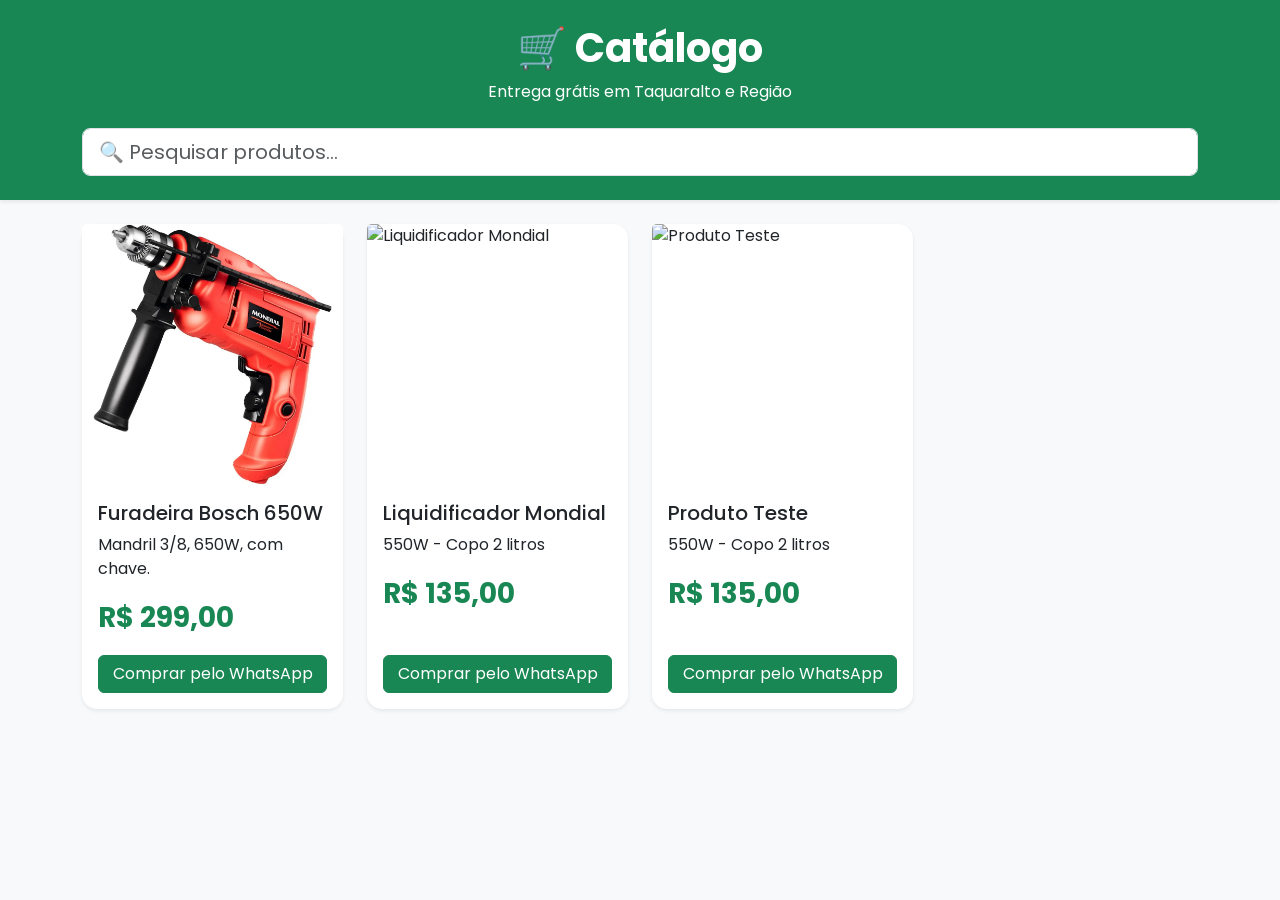
==== index.html @ bbadfa37 "Update title and formatting in index.html" ====
<!DOCTYPE html>
<html lang="pt-BR">

<head>

    <meta charset="UTF-8">

    <meta name="viewport" content="width=device-width, initial-scale=1">

    <title>Catálogo</title>

    <link href="https://cdn.jsdelivr.net/npm/bootstrap@5.3.8/dist/css/bootstrap.min.css" rel="stylesheet">

    <link rel="preconnect" href="https://fonts.googleapis.com">

    <link href="https://fonts.googleapis.com/css2?family=Poppins:wght@300;500;700&display=swap" rel="stylesheet">

    <link rel="stylesheet" href="style.css">

</head>

<body class="bg-light">

    <header class="bg-success text-white shadow-sm sticky-top">

        <div class="container py-4">

            <h1 class="fw-bold text-center mb-2">
                🛒 Catálogo
            </h1>

            <p class="text-center mb-4">
                Entrega grátis em Taquaralto e Região
            </p>

            <input
                class="form-control form-control-lg"
                id="pesquisa"
                type="text"
                placeholder="🔍 Pesquisar produtos...">

        </div>

    </header>

    <main class="container my-4">

        <div
            id="produtos"
            class="row g-4">

        </div>

    </main>

    <script src="script.js"></script>

</body>

</html>
---- style.css ----
body{
    font-family:Poppins,sans-serif;
}

.card{

    transition:.25s;

    border:none;

    border-radius:15px;

}

.card:hover{

    transform:translateY(-6px);

}

.card-img-top{

    aspect-ratio:1/1;

    object-fit:cover;

}

.preco{

    font-size:28px;

    color:#198754;

    font-weight:bold;

}
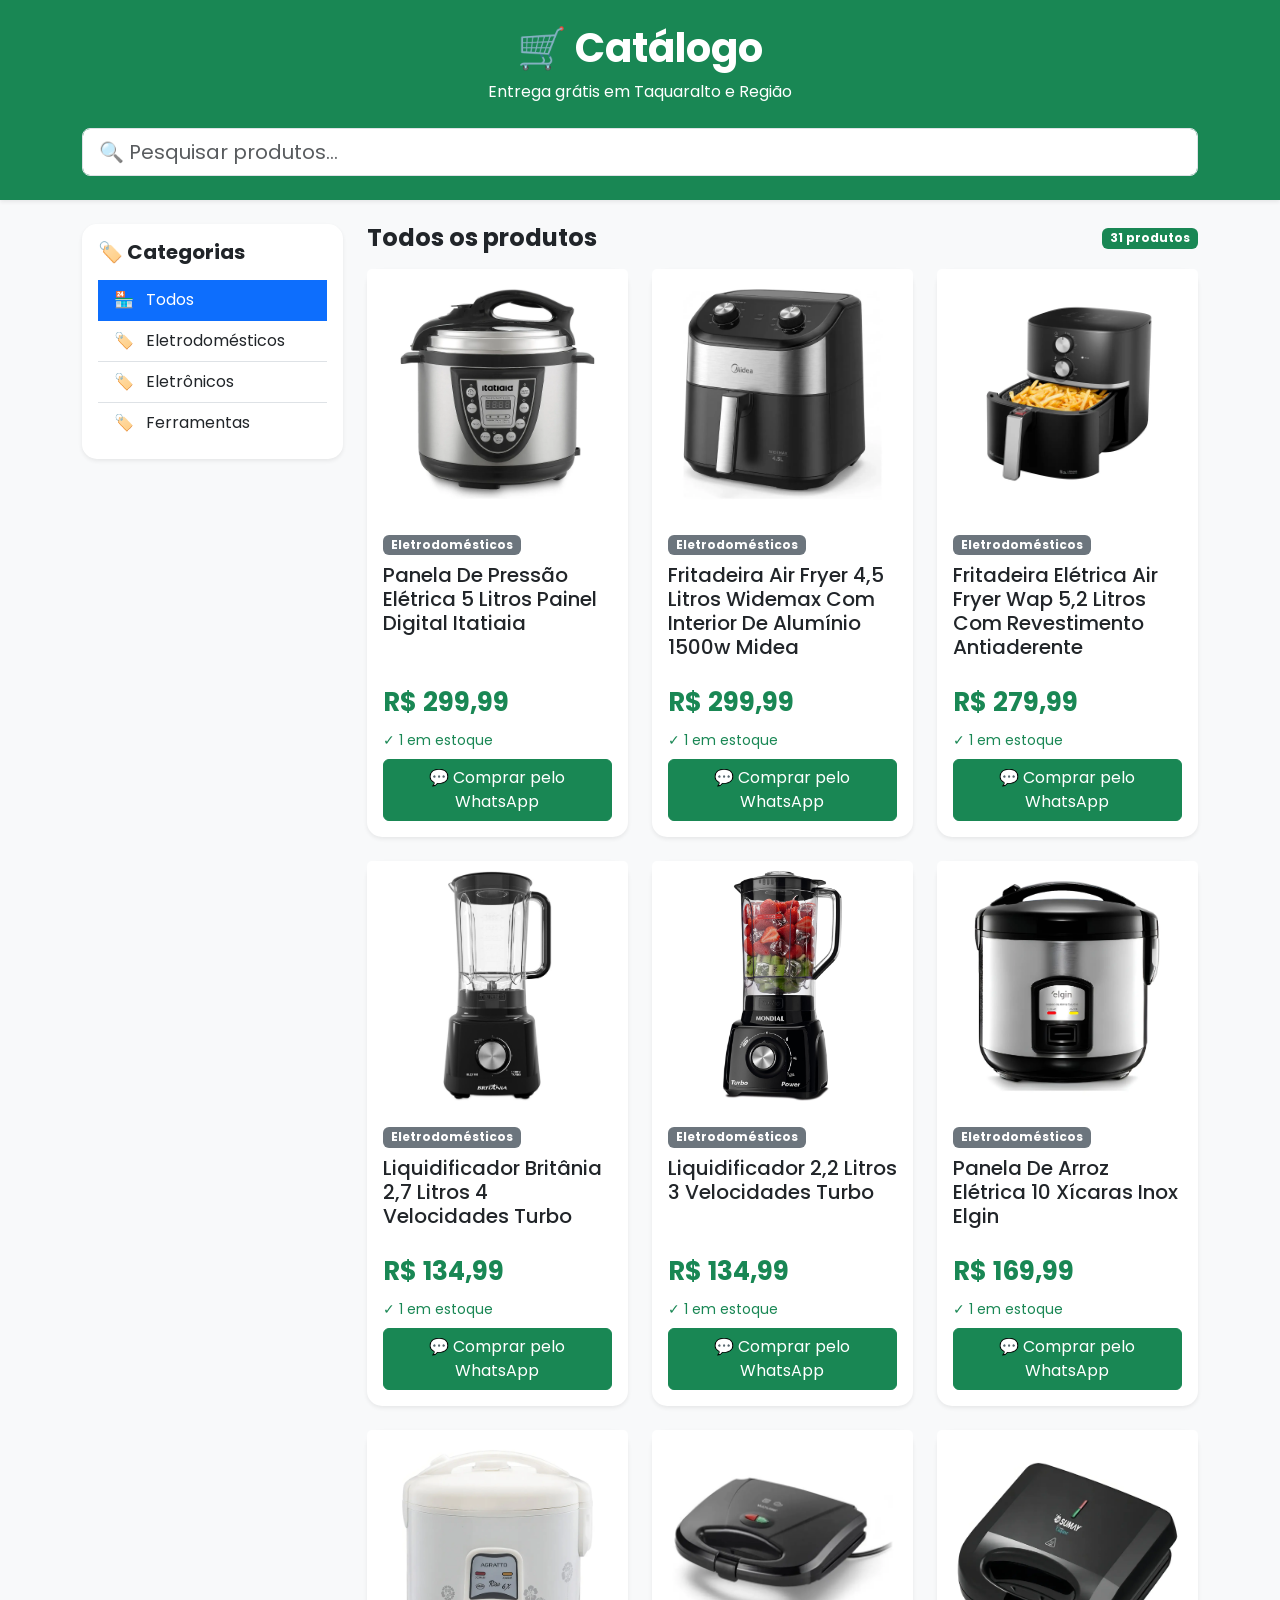
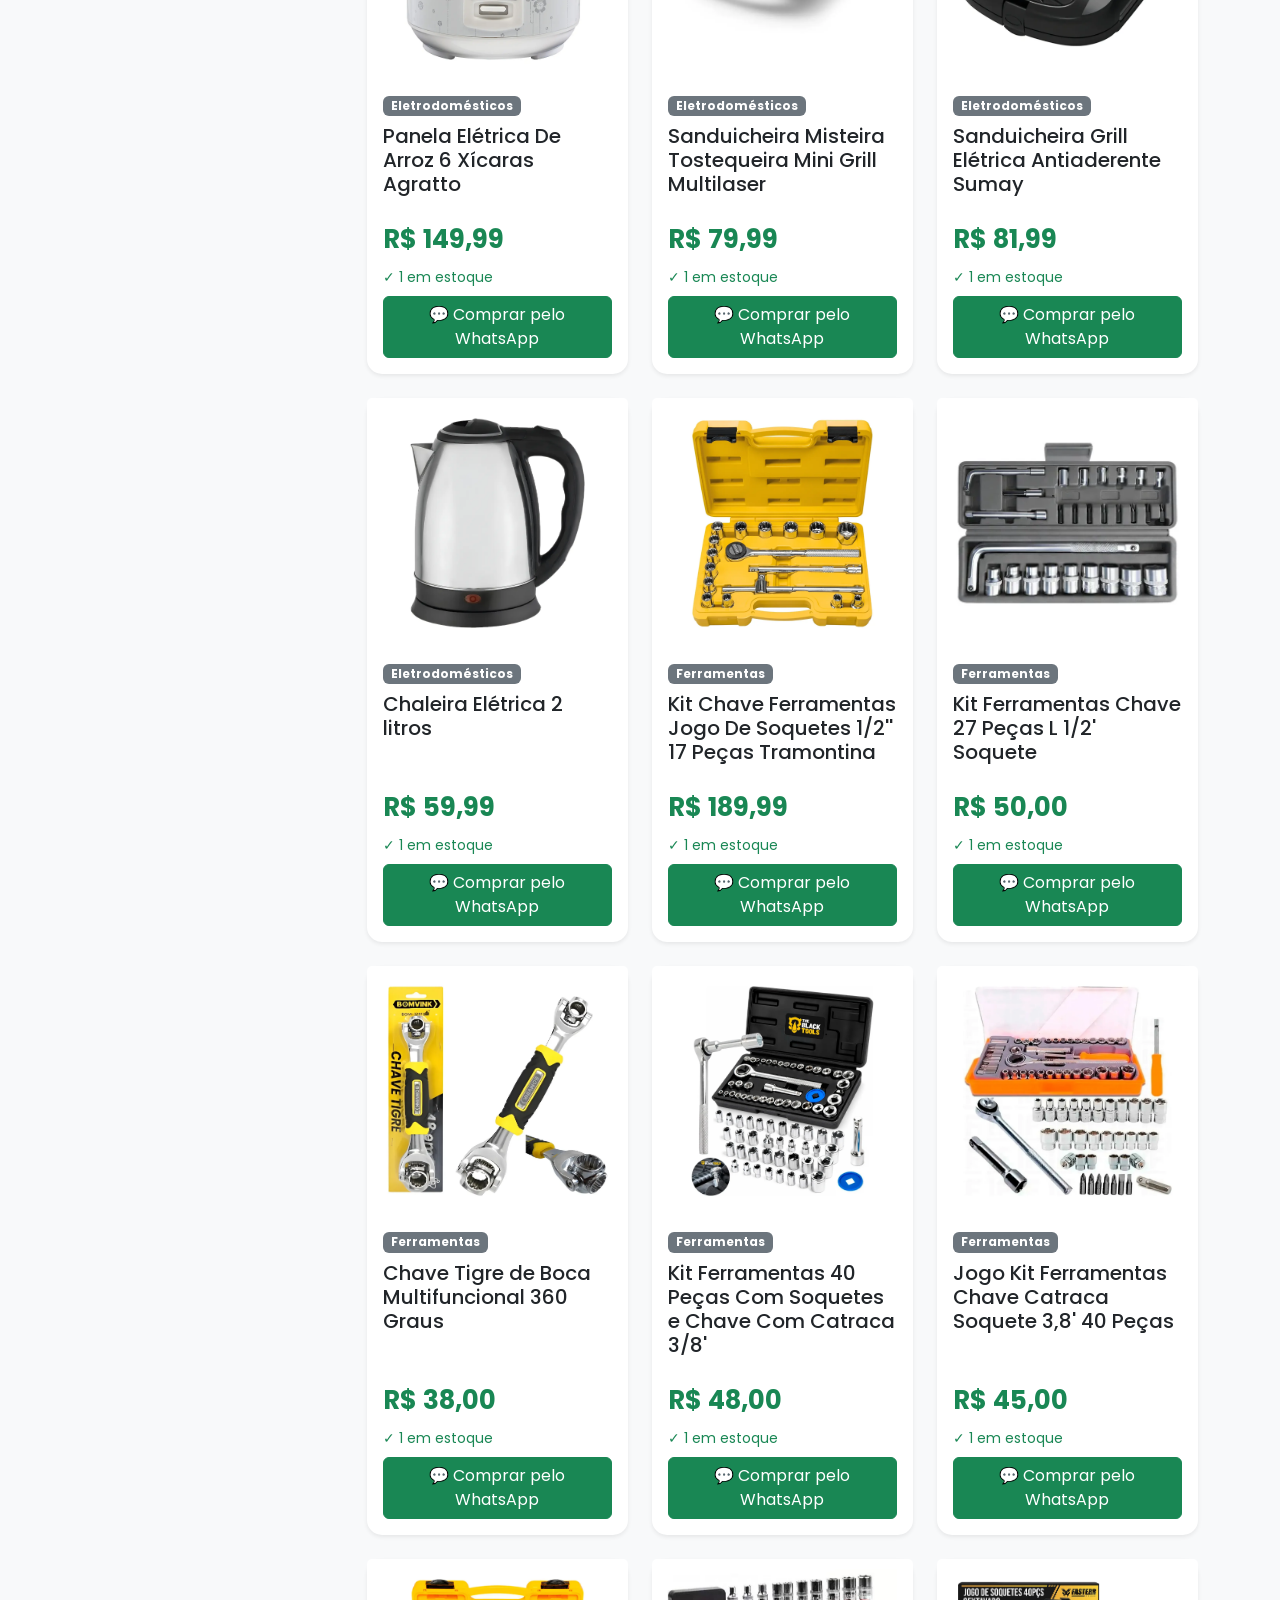
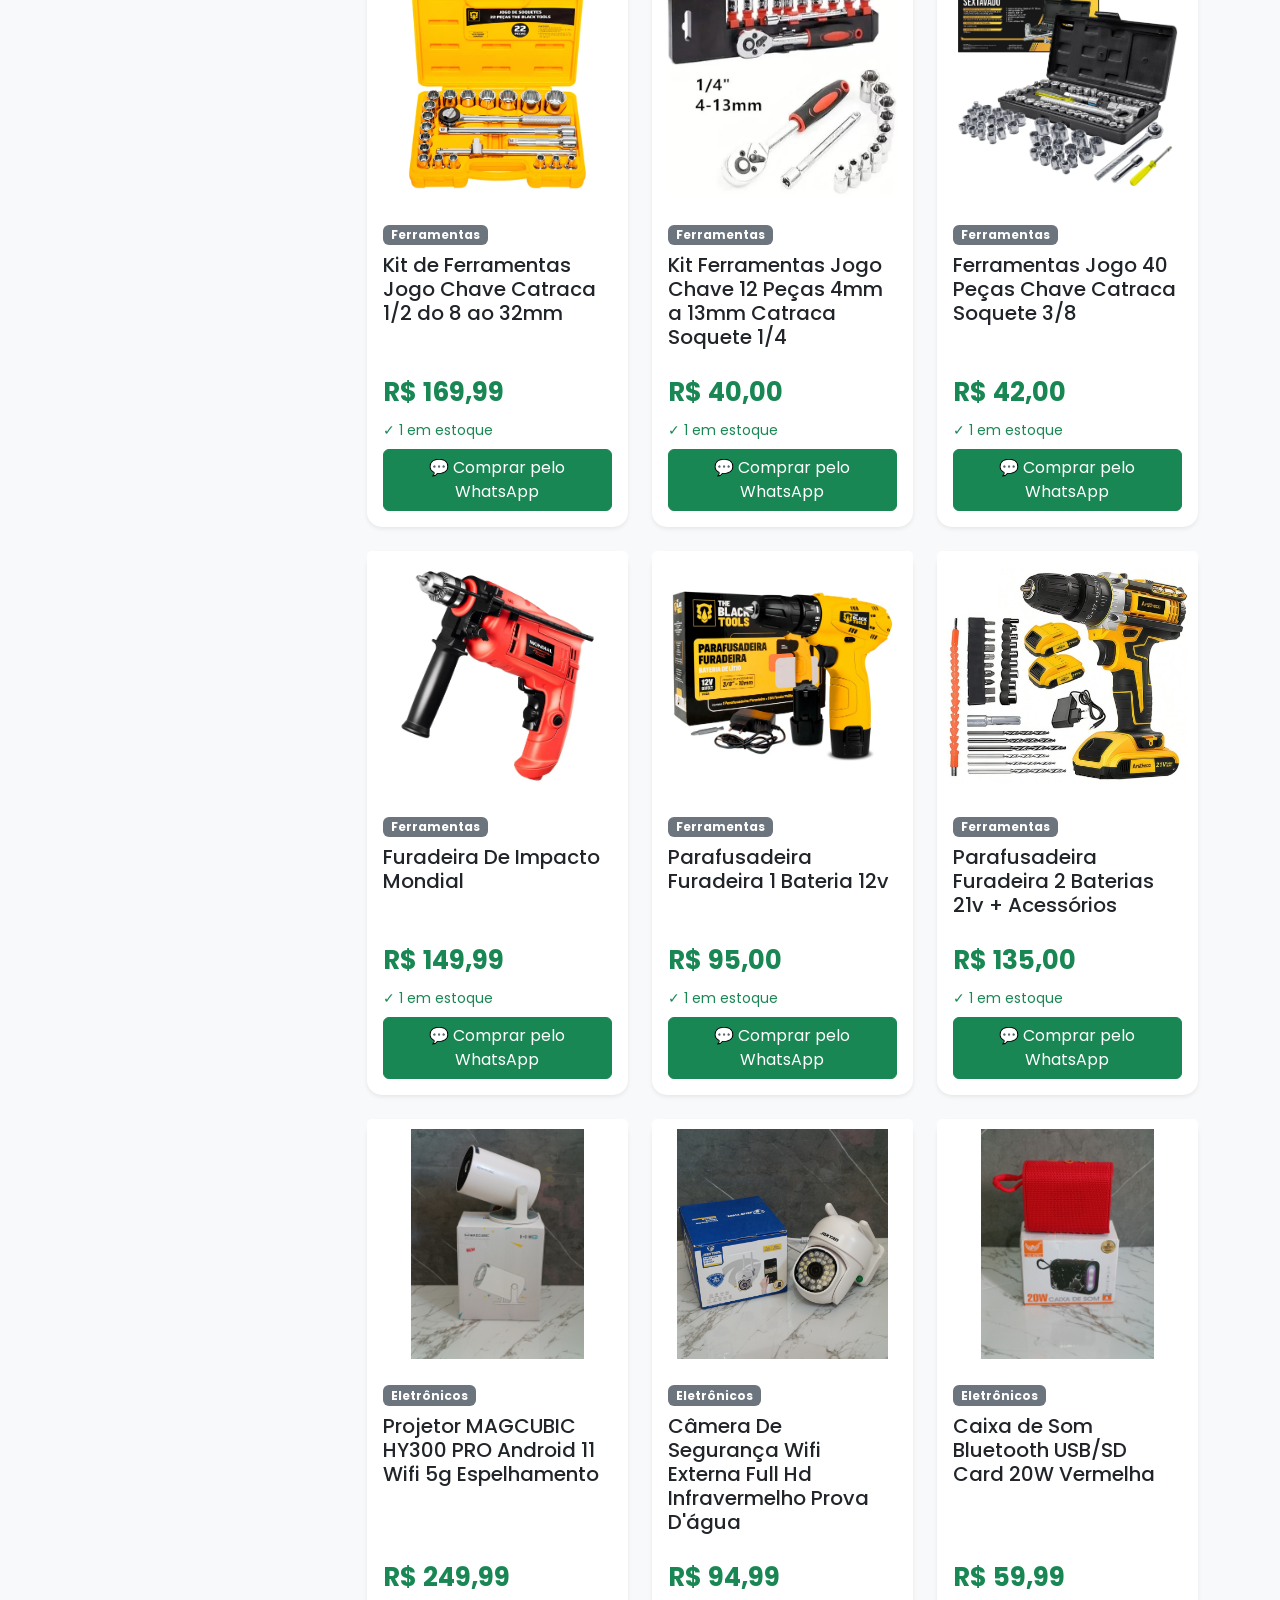
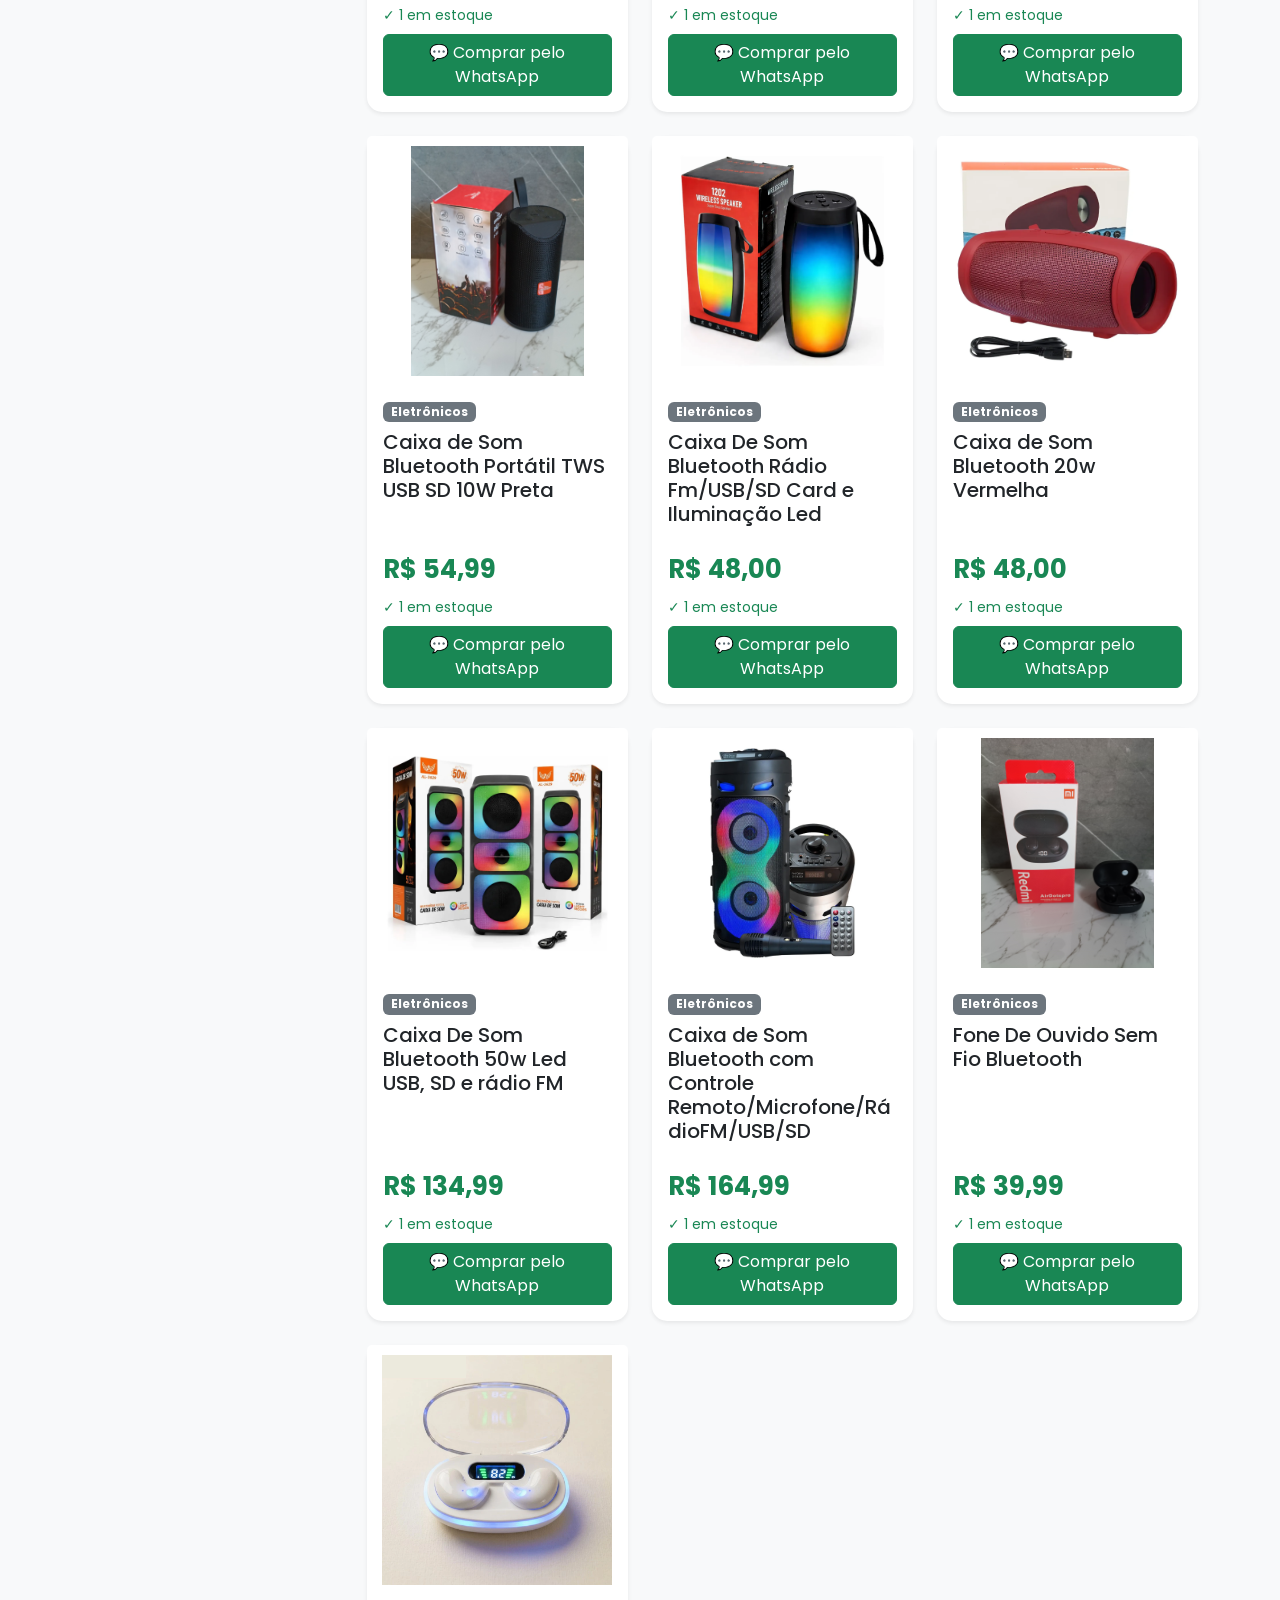
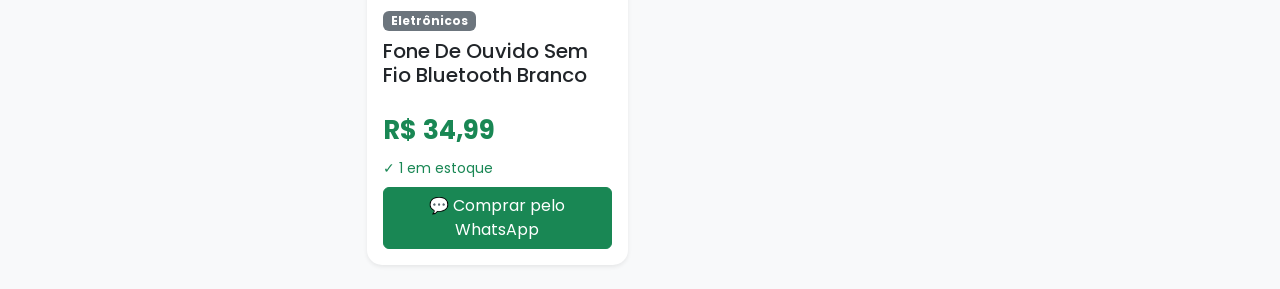
==== commit 21bfbe6f: "Adiciona novos produtos" ====
--- a/index.html
+++ b/index.html
@@ -1,3 +1,4 @@
+
 <!DOCTYPE html>
 <html lang="pt-BR">
 
@@ -9,51 +10,244 @@
 
     <title>Catálogo</title>
 
-    <link href="https://cdn.jsdelivr.net/npm/bootstrap@5.3.8/dist/css/bootstrap.min.css" rel="stylesheet">
-
-    <link rel="preconnect" href="https://fonts.googleapis.com">
-
-    <link href="https://fonts.googleapis.com/css2?family=Poppins:wght@300;500;700&display=swap" rel="stylesheet">
-
-    <link rel="stylesheet" href="style.css">
+    <link
+        href="https://cdn.jsdelivr.net/npm/bootstrap@5.3.8/dist/css/bootstrap.min.css"
+        rel="stylesheet">
+
+    <link
+        rel="preconnect"
+        href="https://fonts.googleapis.com">
+
+    <link
+        href="https://fonts.googleapis.com/css2?family=Poppins:wght@300;500;700&display=swap"
+        rel="stylesheet">
+
+    <link
+        rel="stylesheet"
+        href="style.css">
 
 </head>
 
+
 <body class="bg-light">
 
-    <header class="bg-success text-white shadow-sm sticky-top">
-
-        <div class="container py-4">
-
-            <h1 class="fw-bold text-center mb-2">
-                🛒 Catálogo
-            </h1>
-
-            <p class="text-center mb-4">
-                Entrega grátis em Taquaralto e Região
-            </p>
-
-            <input
-                class="form-control form-control-lg"
-                id="pesquisa"
-                type="text"
-                placeholder="🔍 Pesquisar produtos...">
-
-        </div>
-
-    </header>
-
-    <main class="container my-4">
-
-        <div
-            id="produtos"
-            class="row g-4">
-
-        </div>
-
-    </main>
-
-    <script src="script.js"></script>
+
+<!-- ========================================================= -->
+<!-- CABEÇALHO -->
+<!-- ========================================================= -->
+
+<header class="bg-success text-white shadow-sm sticky-top">
+
+    <div class="container py-4">
+
+        <h1 class="fw-bold text-center mb-2">
+            🛒 Catálogo
+        </h1>
+
+        <p class="text-center mb-4">
+            Entrega grátis em Taquaralto e Região
+        </p>
+
+
+        <!-- PESQUISA -->
+
+        <input
+            class="form-control form-control-lg"
+            id="pesquisa"
+            type="text"
+            placeholder="🔍 Pesquisar produtos...">
+
+
+        <!-- BOTÃO CATEGORIAS - CELULAR -->
+
+        <button
+            class="btn btn-light mt-3 d-lg-none w-100"
+            type="button"
+            data-bs-toggle="offcanvas"
+            data-bs-target="#menuCategorias">
+
+            ☰ Categorias
+
+        </button>
+
+    </div>
+
+</header>
+
+
+
+<!-- ========================================================= -->
+<!-- OFFCANVAS - CELULAR -->
+<!-- ========================================================= -->
+
+<div
+    class="offcanvas offcanvas-start"
+    tabindex="-1"
+    id="menuCategorias">
+
+
+    <div class="offcanvas-header bg-success text-white">
+
+        <h5 class="offcanvas-title">
+
+            🏷️ Categorias
+
+        </h5>
+
+
+        <button
+            type="button"
+            class="btn-close btn-close-white"
+            data-bs-dismiss="offcanvas">
+        </button>
+
+    </div>
+
+
+    <div
+        class="offcanvas-body"
+        id="categoriasMobile">
+
+        <!-- Categorias carregadas pelo JavaScript -->
+
+    </div>
+
+</div>
+
+
+
+<!-- ========================================================= -->
+<!-- CONTEÚDO -->
+<!-- ========================================================= -->
+
+<div class="container my-4">
+
+
+    <div class="row">
+
+
+        <!-- ================================================= -->
+        <!-- MENU LATERAL - DESKTOP -->
+        <!-- ================================================= -->
+
+        <aside class="col-lg-3 d-none d-lg-block">
+
+
+            <div class="card shadow-sm border-0 sticky-top"
+                 style="top: 140px;">
+
+
+                <div class="card-body">
+
+
+                    <h5 class="fw-bold mb-3">
+
+                        🏷️ Categorias
+
+                    </h5>
+
+
+                    <div
+                        id="categorias"
+                        class="list-group list-group-flush">
+
+                        <!-- Categorias carregadas pelo JavaScript -->
+
+                    </div>
+
+
+                </div>
+
+            </div>
+
+
+        </aside>
+
+
+
+        <!-- ================================================= -->
+        <!-- PRODUTOS -->
+        <!-- ================================================= -->
+
+        <main class="col-lg-9">
+
+
+            <!-- CATEGORIA ATUAL -->
+
+            <div
+                class="d-flex justify-content-between align-items-center mb-3">
+
+
+                <h4
+                    id="categoriaAtual"
+                    class="fw-bold mb-0">
+
+                    Todos os produtos
+
+                </h4>
+
+
+                <span
+                    id="contadorProdutos"
+                    class="badge bg-success">
+
+                    0 produtos
+
+                </span>
+
+            </div>
+
+
+            <!-- PRODUTOS -->
+
+            <div
+                id="produtos"
+                class="row g-4">
+
+            </div>
+
+
+            <!-- SEM PRODUTOS -->
+
+            <div
+                id="semProdutos"
+                class="text-center py-5 d-none">
+
+                <div class="fs-1">
+                    🔍
+                </div>
+
+                <h5>
+                    Nenhum produto encontrado
+                </h5>
+
+                <p class="text-muted">
+                    Tente outra categoria ou pesquisa.
+                </p>
+
+            </div>
+
+
+        </main>
+
+
+    </div>
+
+</div>
+
+
+
+<!-- BOOTSTRAP -->
+
+<script
+    src="https://cdn.jsdelivr.net/npm/bootstrap@5.3.8/dist/js/bootstrap.bundle.min.js">
+</script>
+
+
+<!-- SEU JAVASCRIPT -->
+
+<script src="script.js"></script>
+
 
 </body>
 
--- a/style.css
+++ b/style.css
@@ -22,7 +22,7 @@
 
     aspect-ratio:1/1;
 
-    object-fit:cover;
+    object-fit:contain;
 
 }
 
@@ -35,3 +35,25 @@
     font-weight:bold;
 
 }
+
+.produto-card {
+    transition: transform .2s, box-shadow .2s;
+}
+
+.produto-card:hover {
+    transform: translateY(-5px);
+}
+
+.produto-imagem {
+    width: 100%;
+    height: 250px;
+    object-fit: contain;
+    padding: 10px;
+    background: #fff;
+}
+
+.preco {
+    font-size: 26px;
+    font-weight: 700;
+    color: #198754;
+}
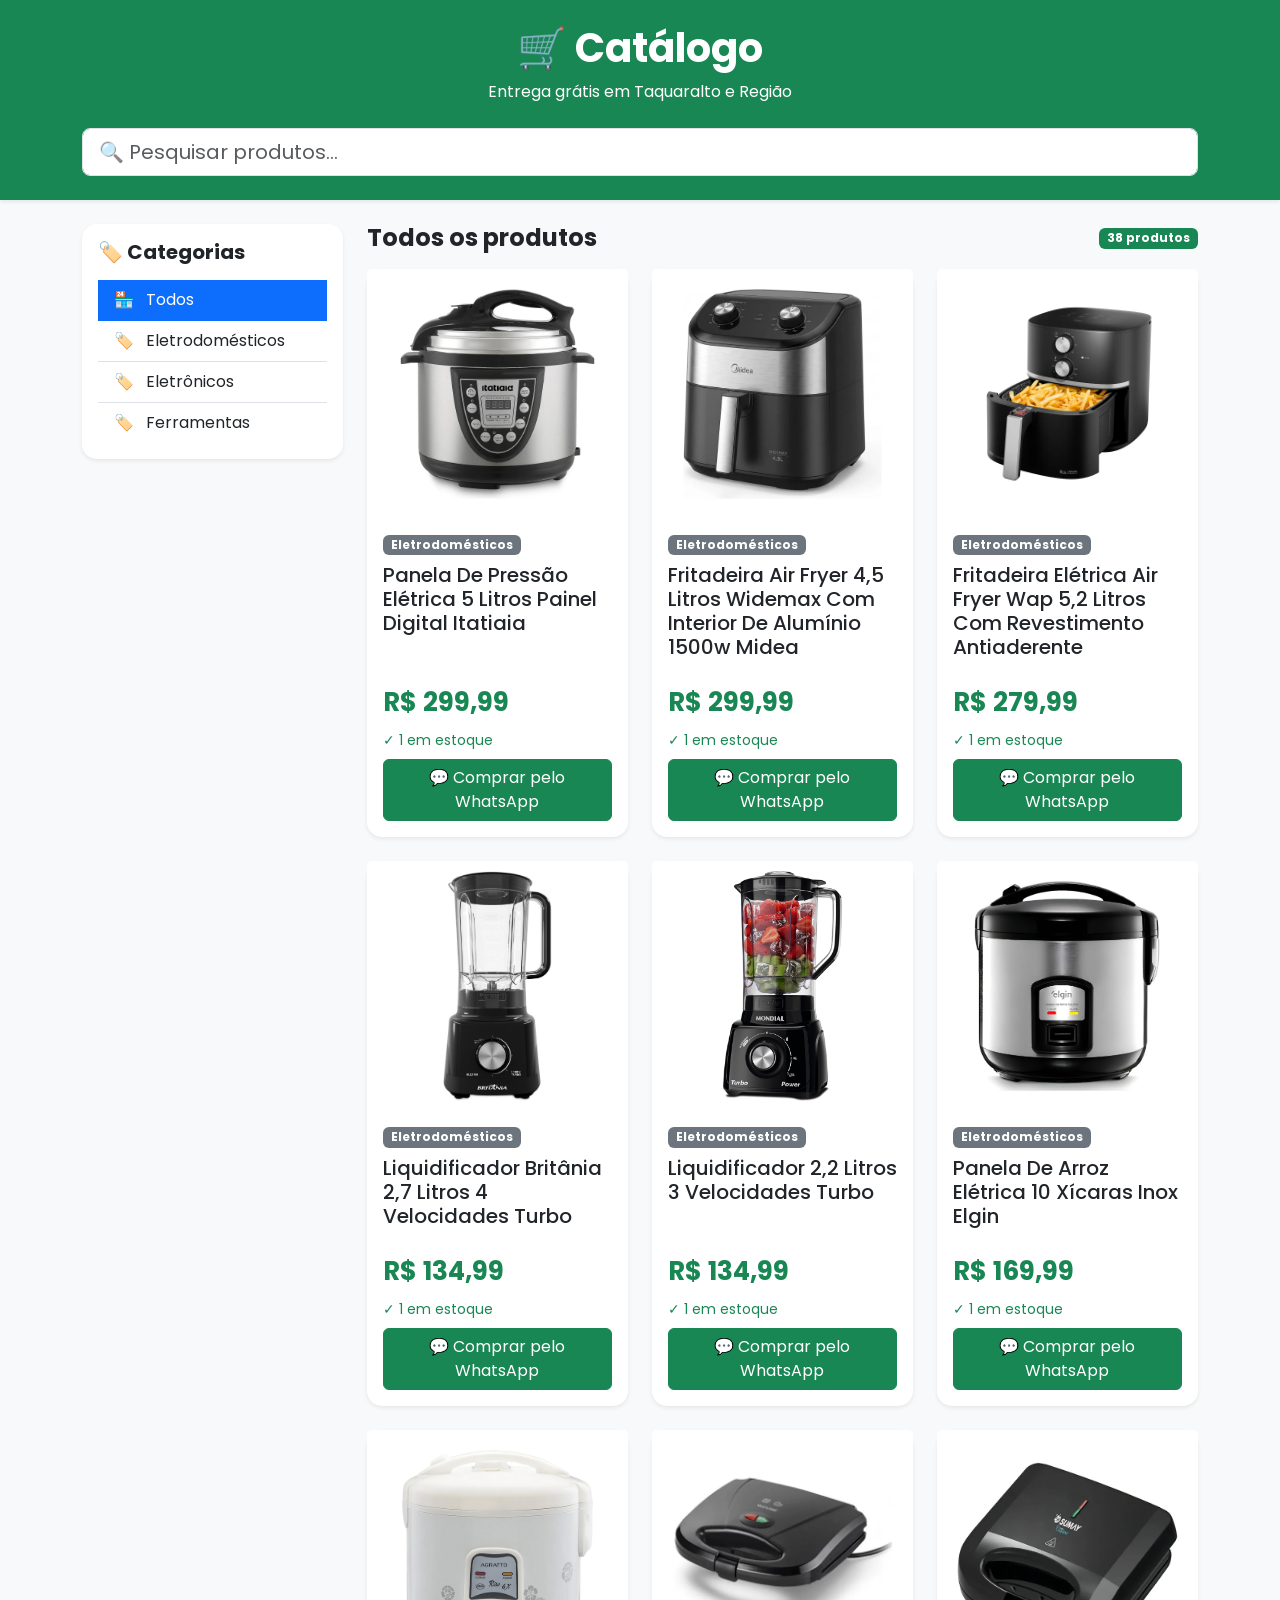
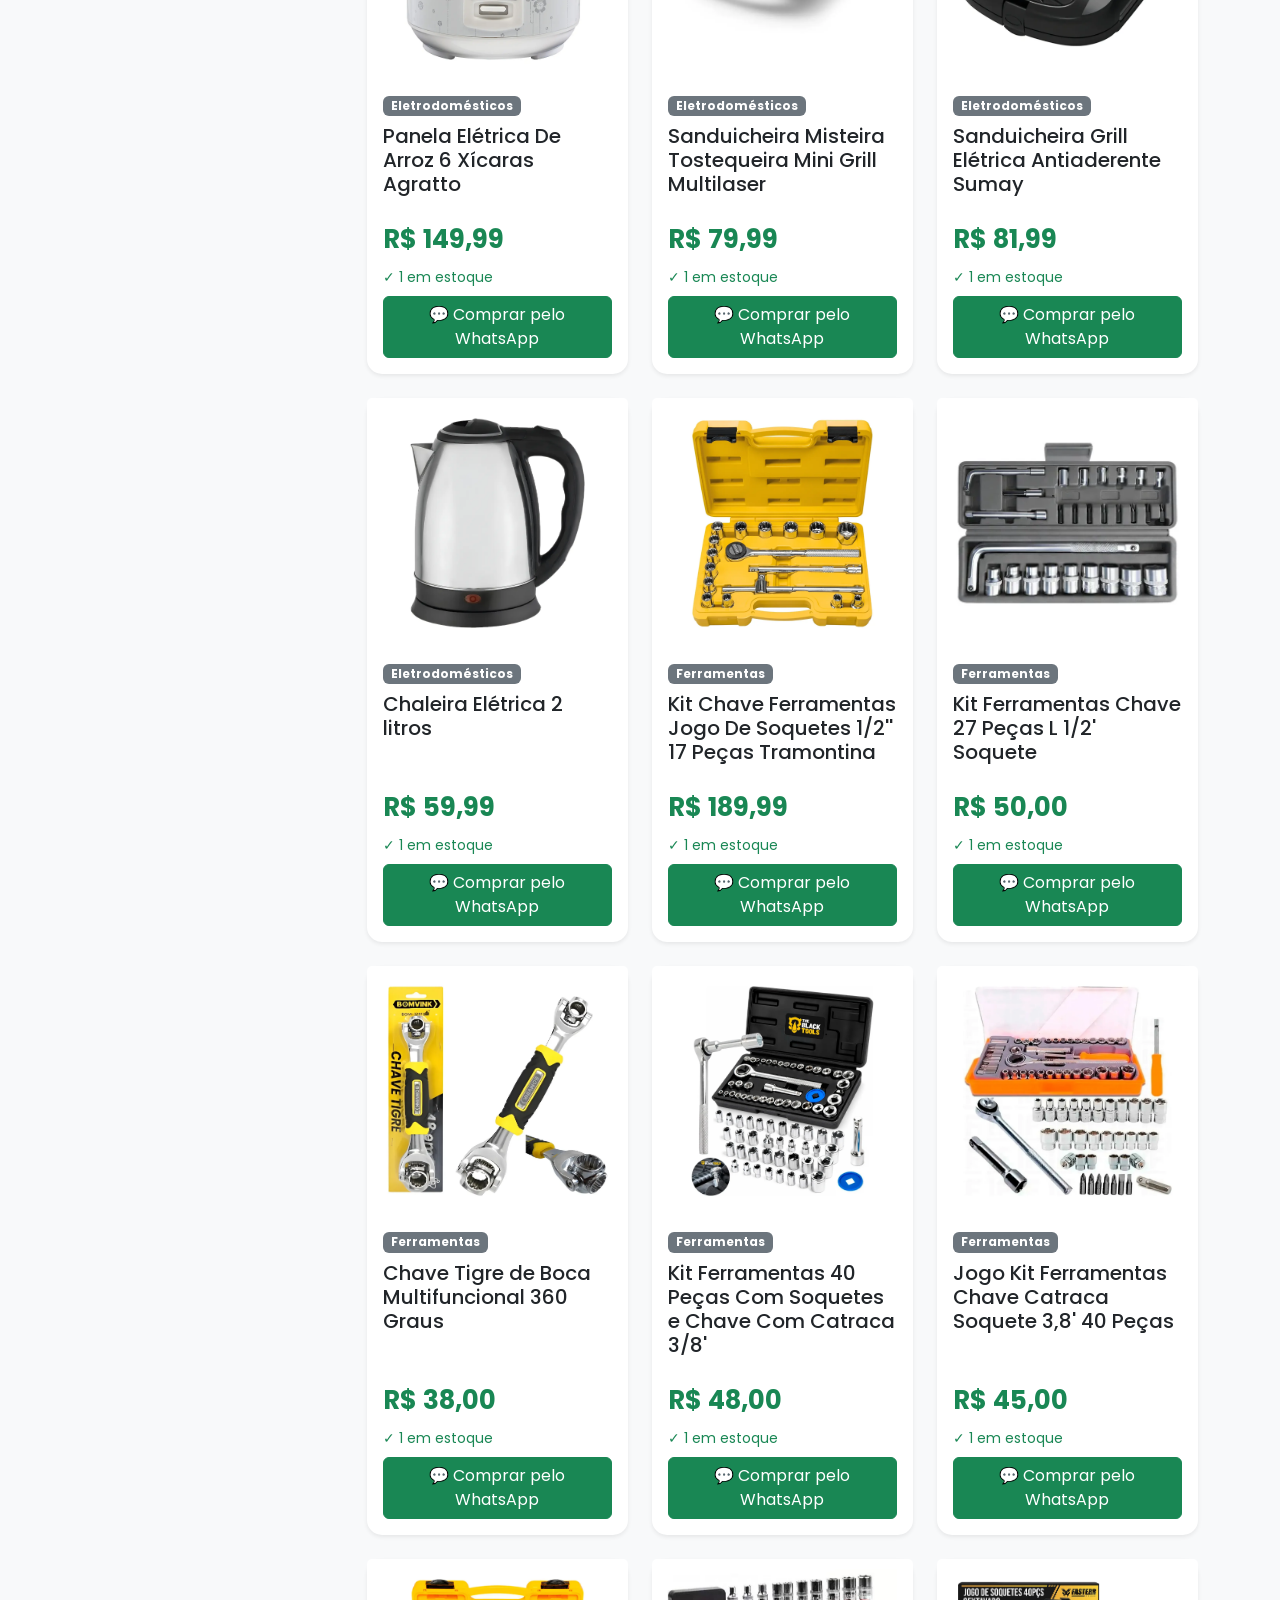
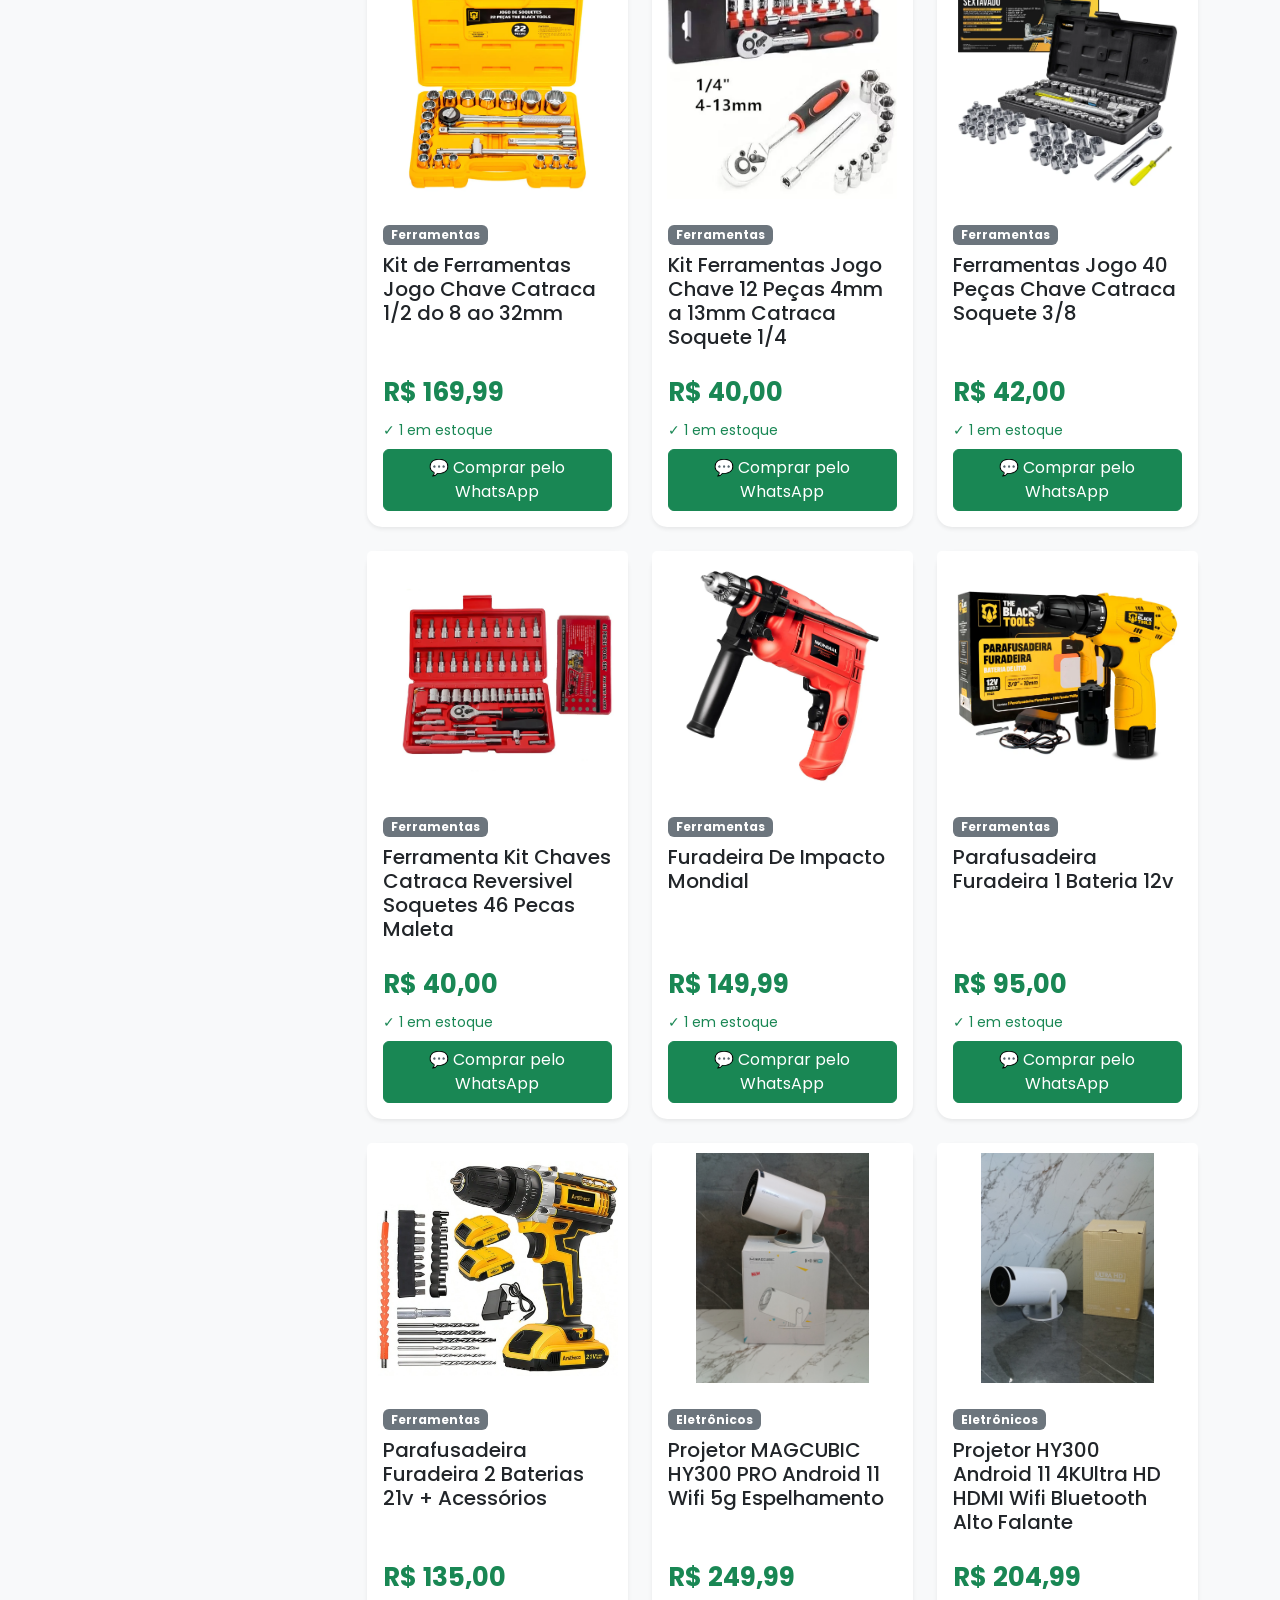
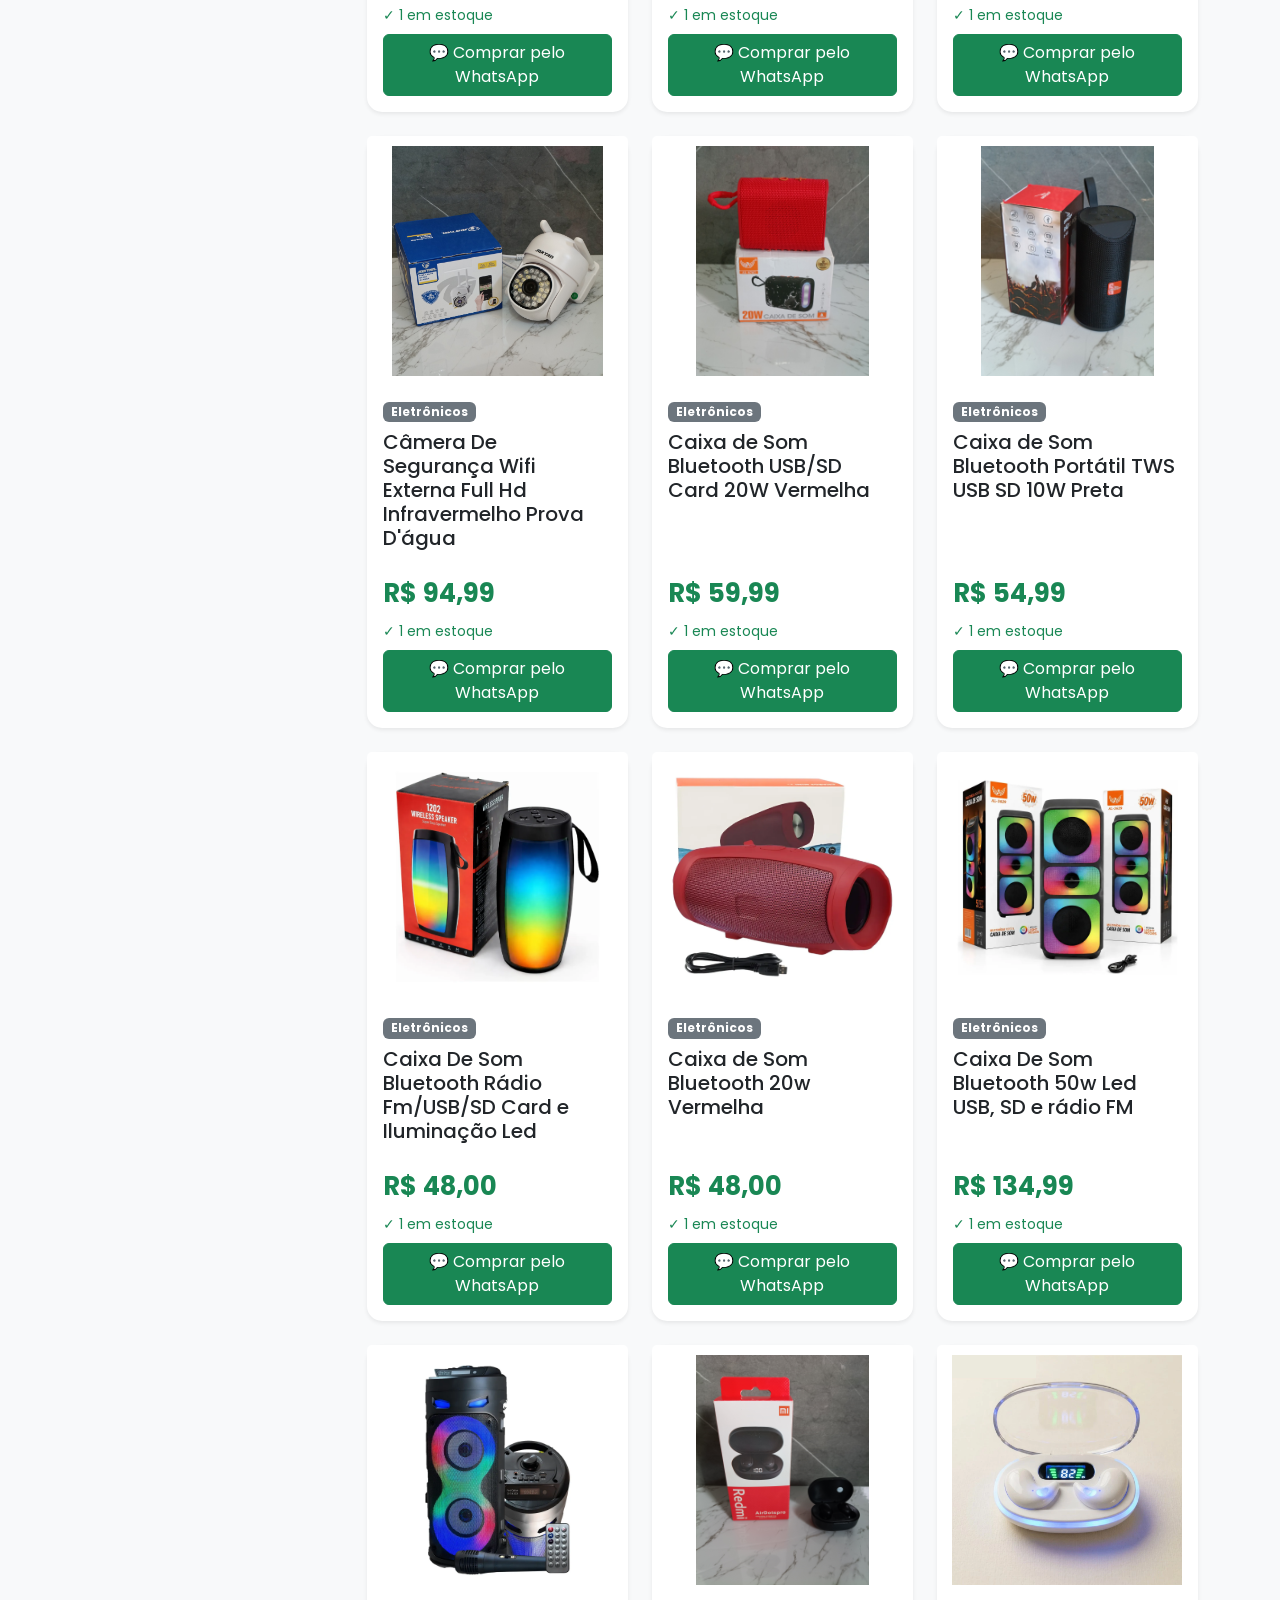
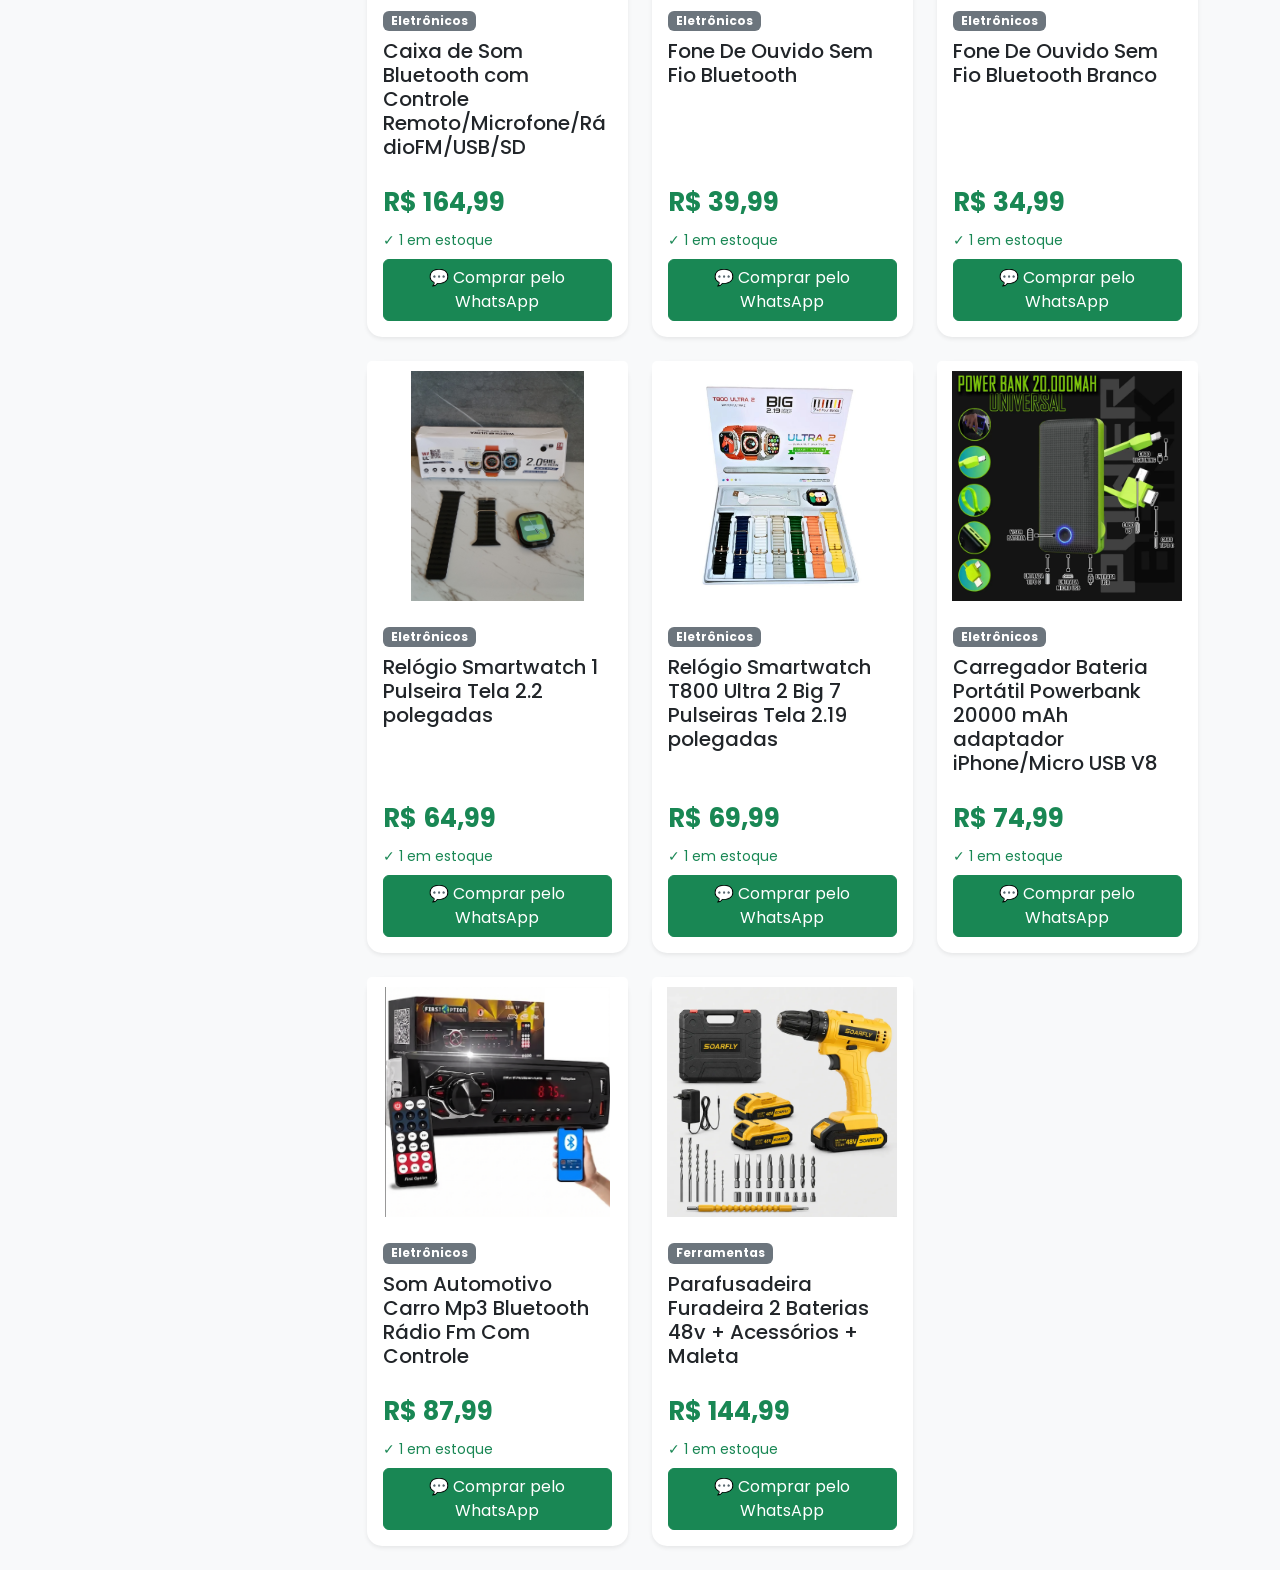
==== commit 2c88ed5d: "Adiciona novos produtos" ====
--- a/index.html
+++ b/index.html
@@ -235,20 +235,62 @@
 
 </div>
 
-
+<!-- ========================================================= -->
+<!-- MODAL DA IMAGEM -->
+<!-- ========================================================= -->
+
+<div
+    class="modal fade"
+    id="modalImagem"
+    tabindex="-1">
+
+    <div class="modal-dialog modal-dialog-centered modal-xl">
+
+        <div class="modal-content bg-dark border-0">
+
+            <div class="modal-header border-0">
+
+                <h5
+                    class="modal-title text-white"
+                    id="tituloImagem">
+                </h5>
+
+                <button
+                    type="button"
+                    class="btn-close btn-close-white"
+                    data-bs-dismiss="modal">
+                </button>
+
+            </div>
+
+            <div class="modal-body text-center">
+
+                <img
+                    id="imagemModal"
+                    class="img-fluid rounded"
+                    style="
+                        max-height:85vh;
+                        object-fit:contain;
+                    ">
+
+            </div>
+
+        </div>
+
+    </div>
+
+</div>
 
 <!-- BOOTSTRAP -->
-
 <script
     src="https://cdn.jsdelivr.net/npm/bootstrap@5.3.8/dist/js/bootstrap.bundle.min.js">
 </script>
 
-
 <!-- SEU JAVASCRIPT -->
-
 <script src="script.js"></script>
 
 
+
 </body>
 
 </html>
--- a/style.css
+++ b/style.css
@@ -56,4 +56,13 @@
     font-size: 26px;
     font-weight: 700;
     color: #198754;
+}
+
+.imagem-produto{
+    cursor:pointer;
+    transition:.25s;
+}
+
+.imagem-produto:hover{
+    transform:scale(1.05);
 }
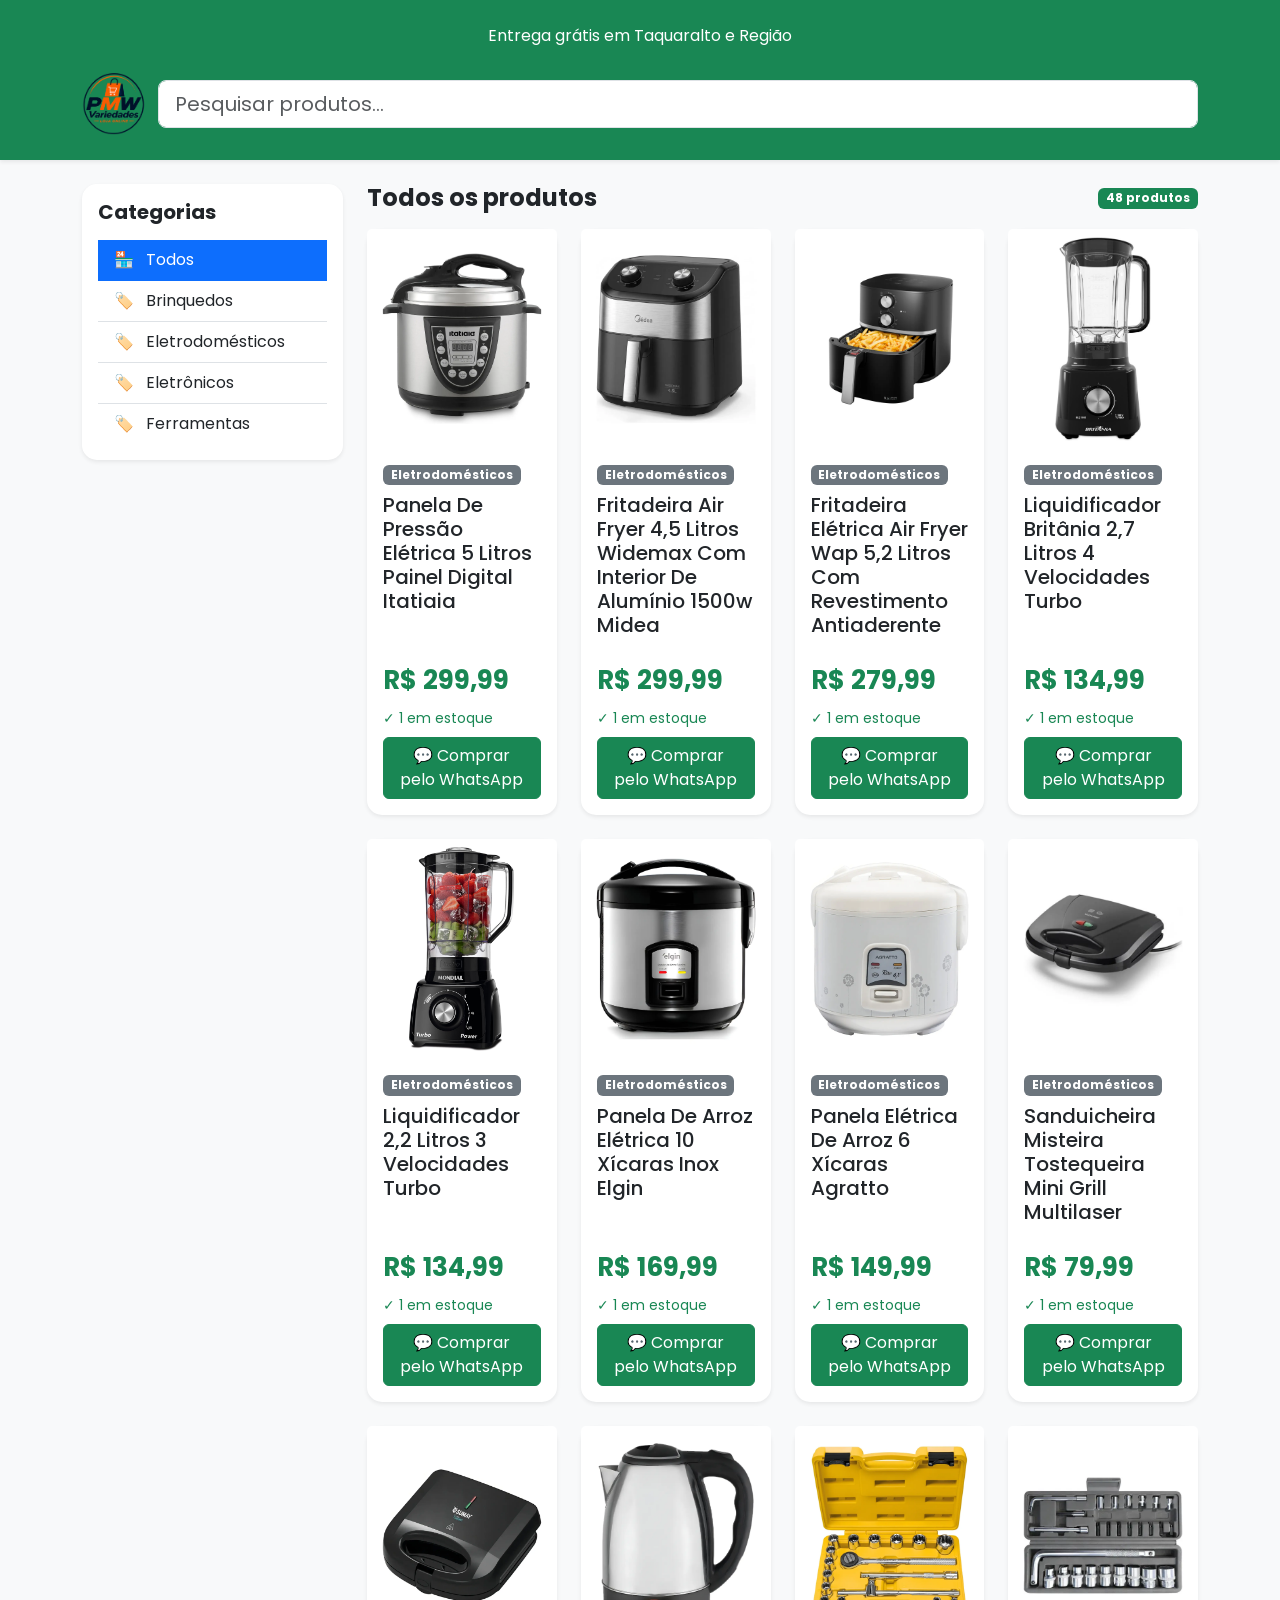
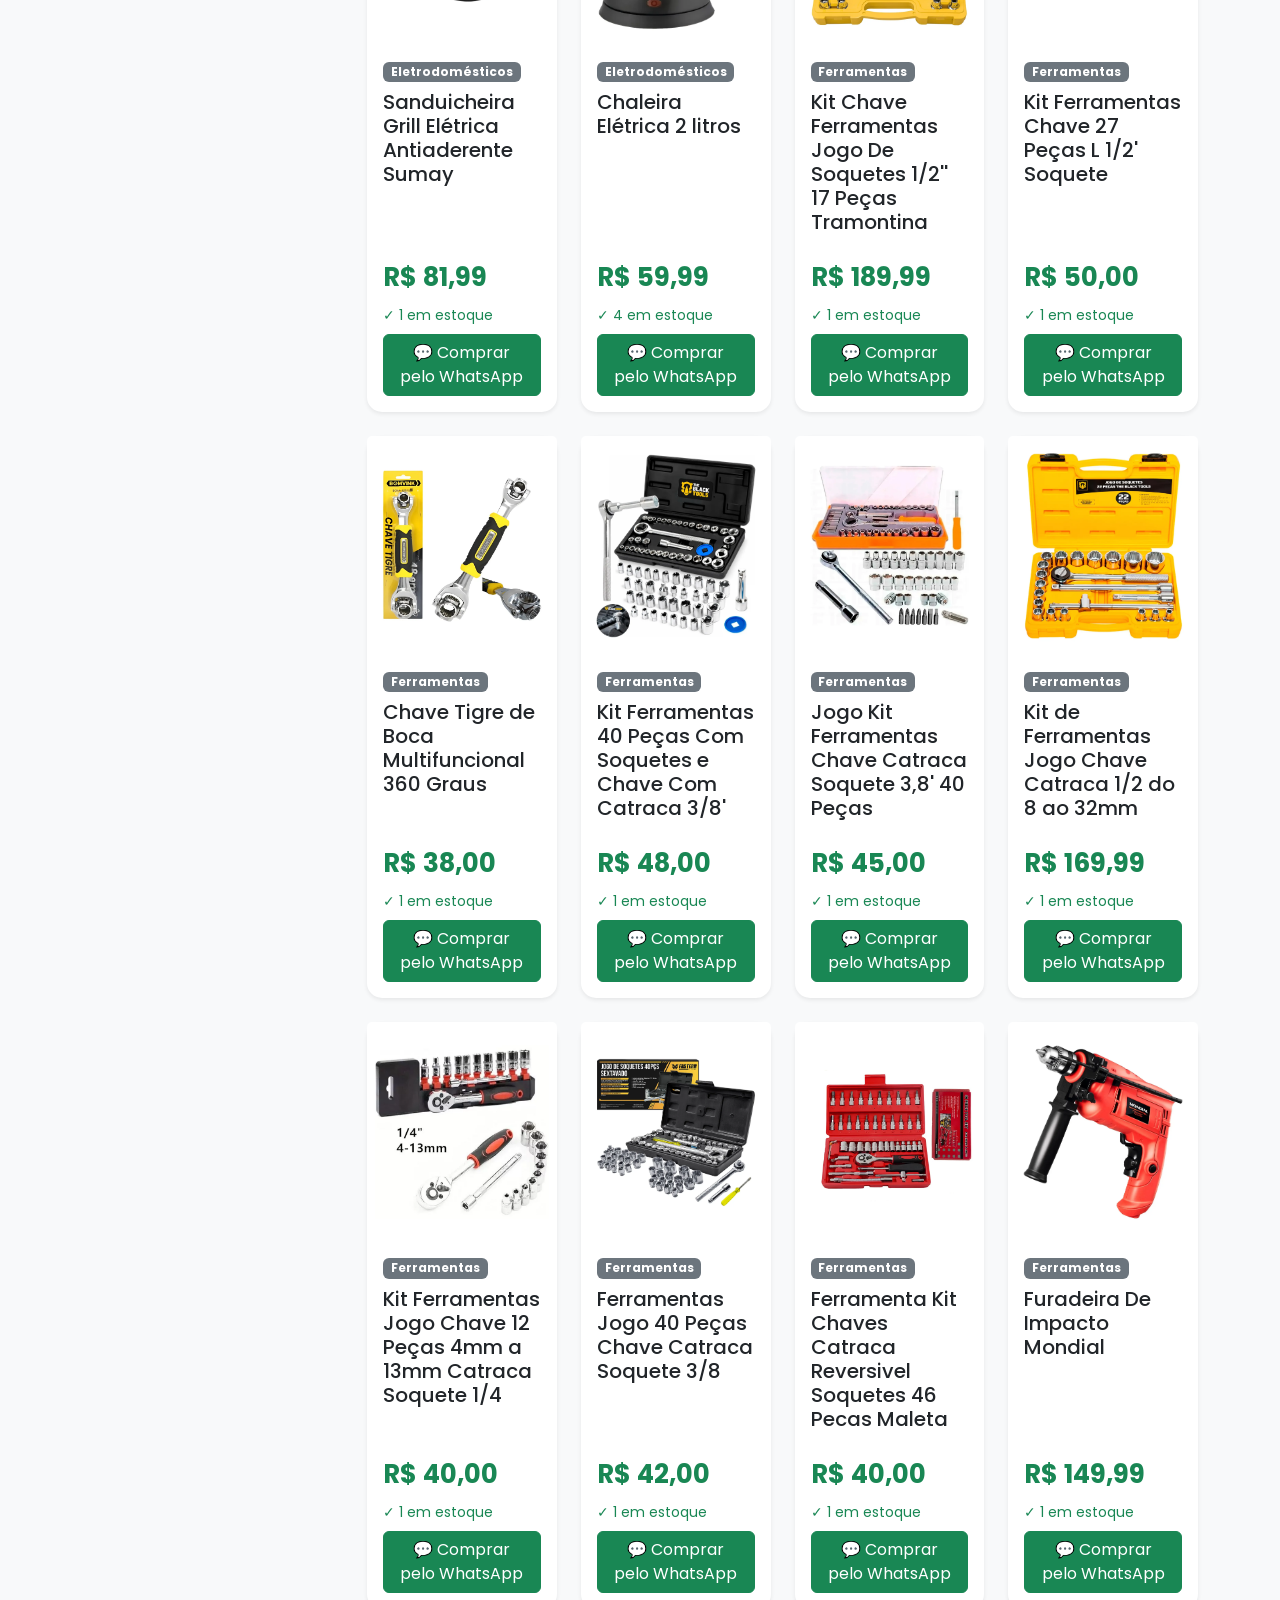
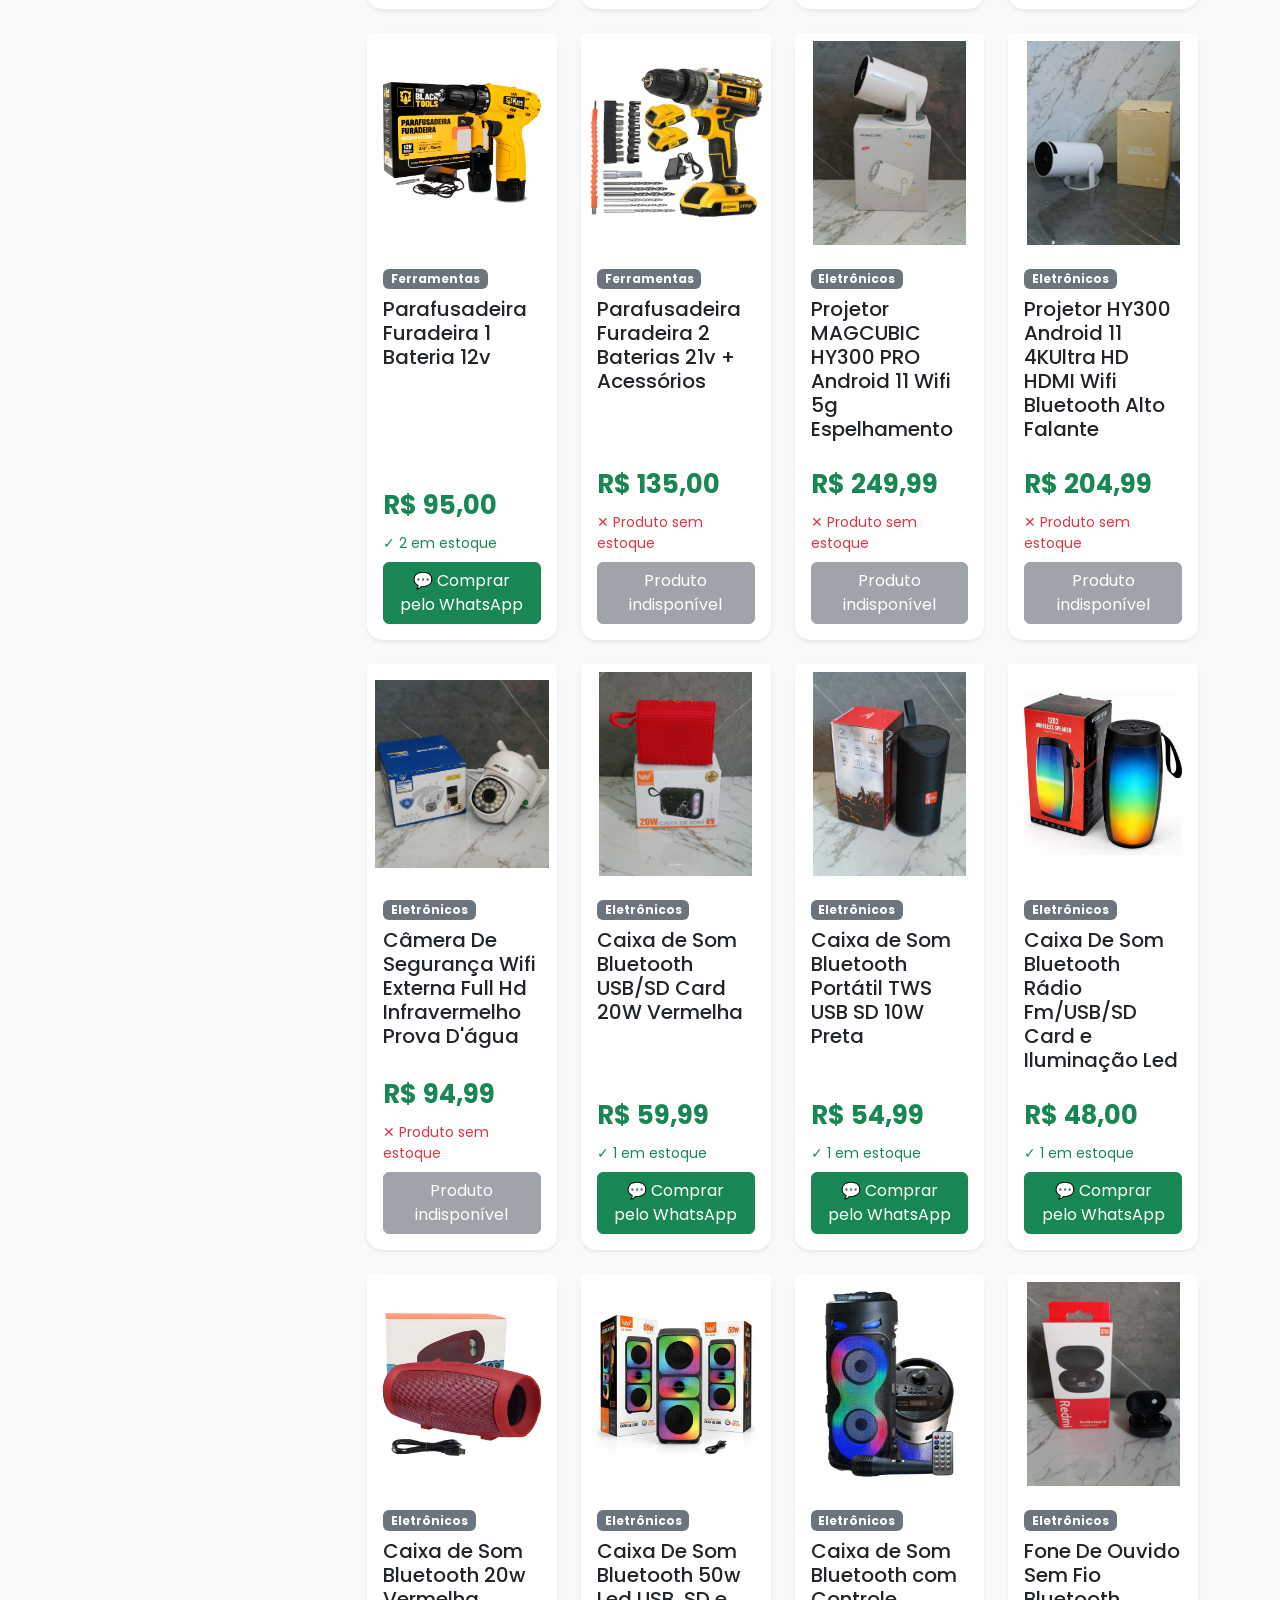
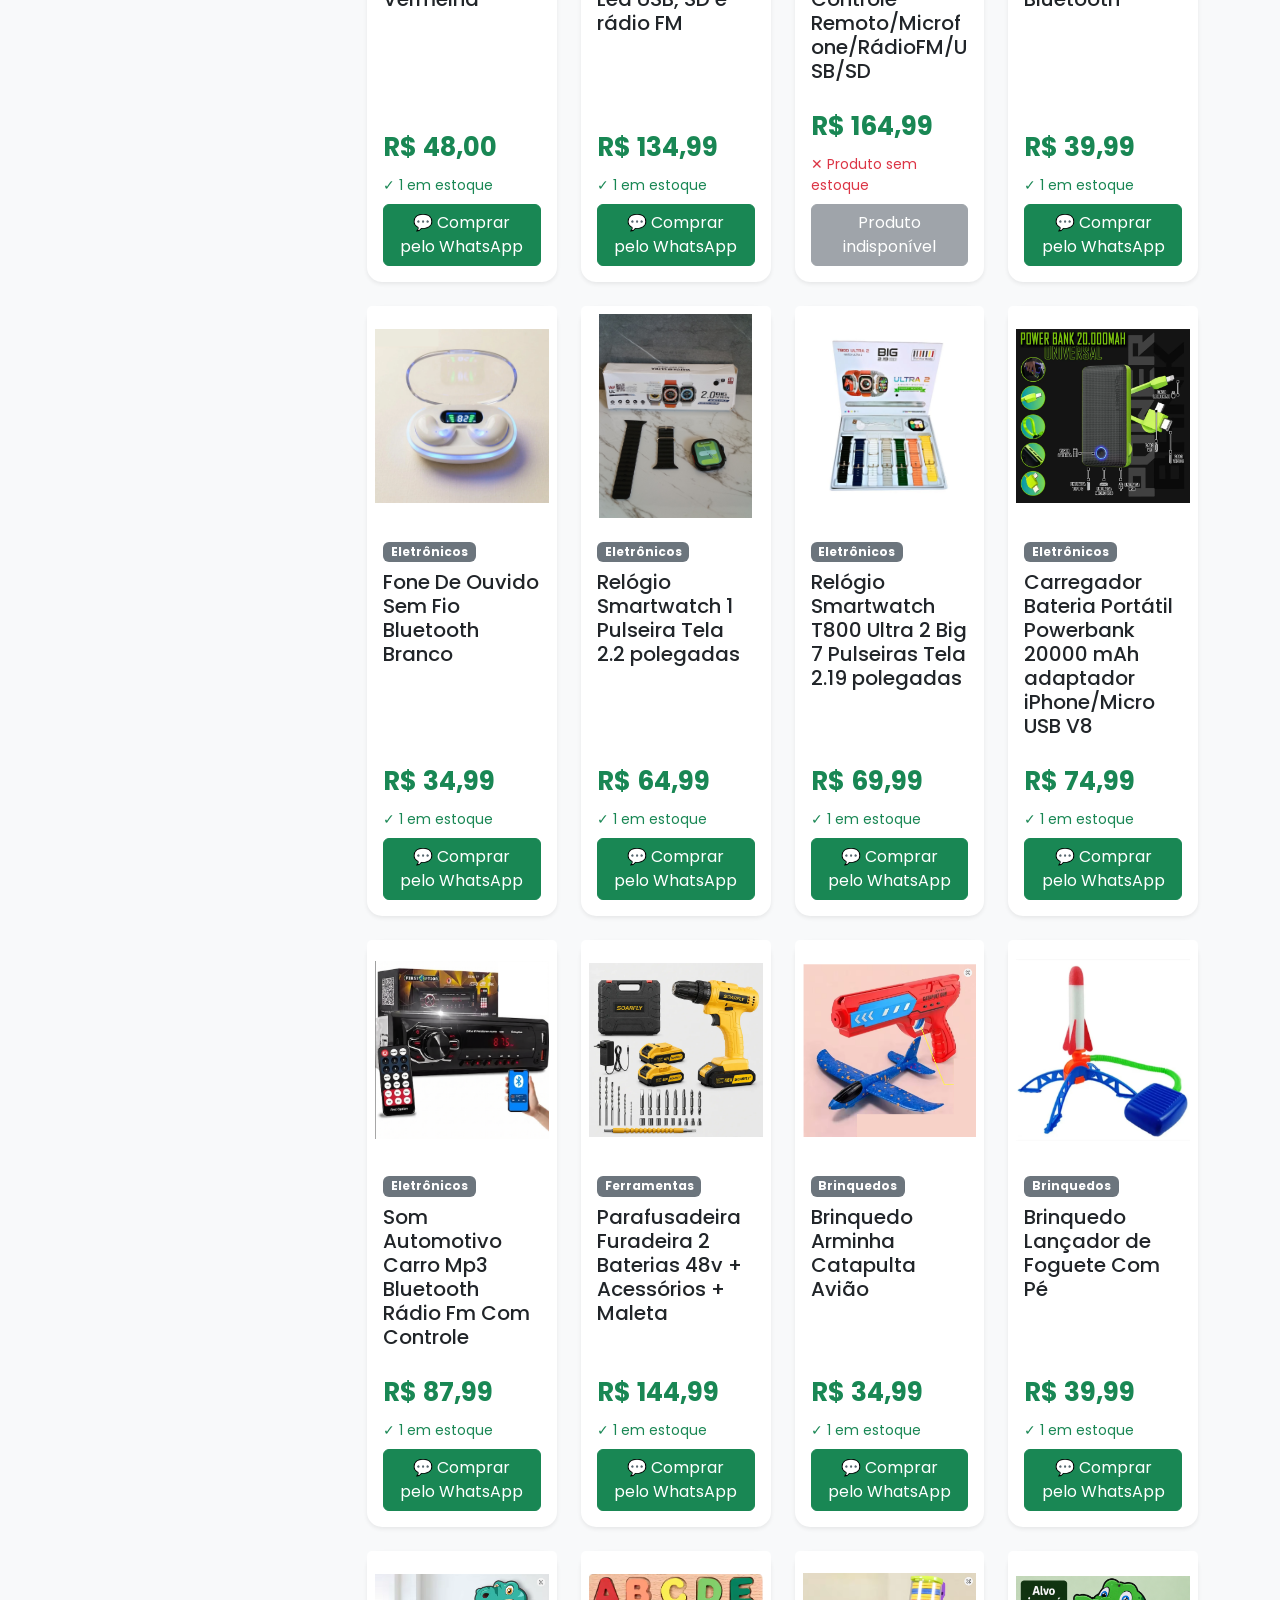
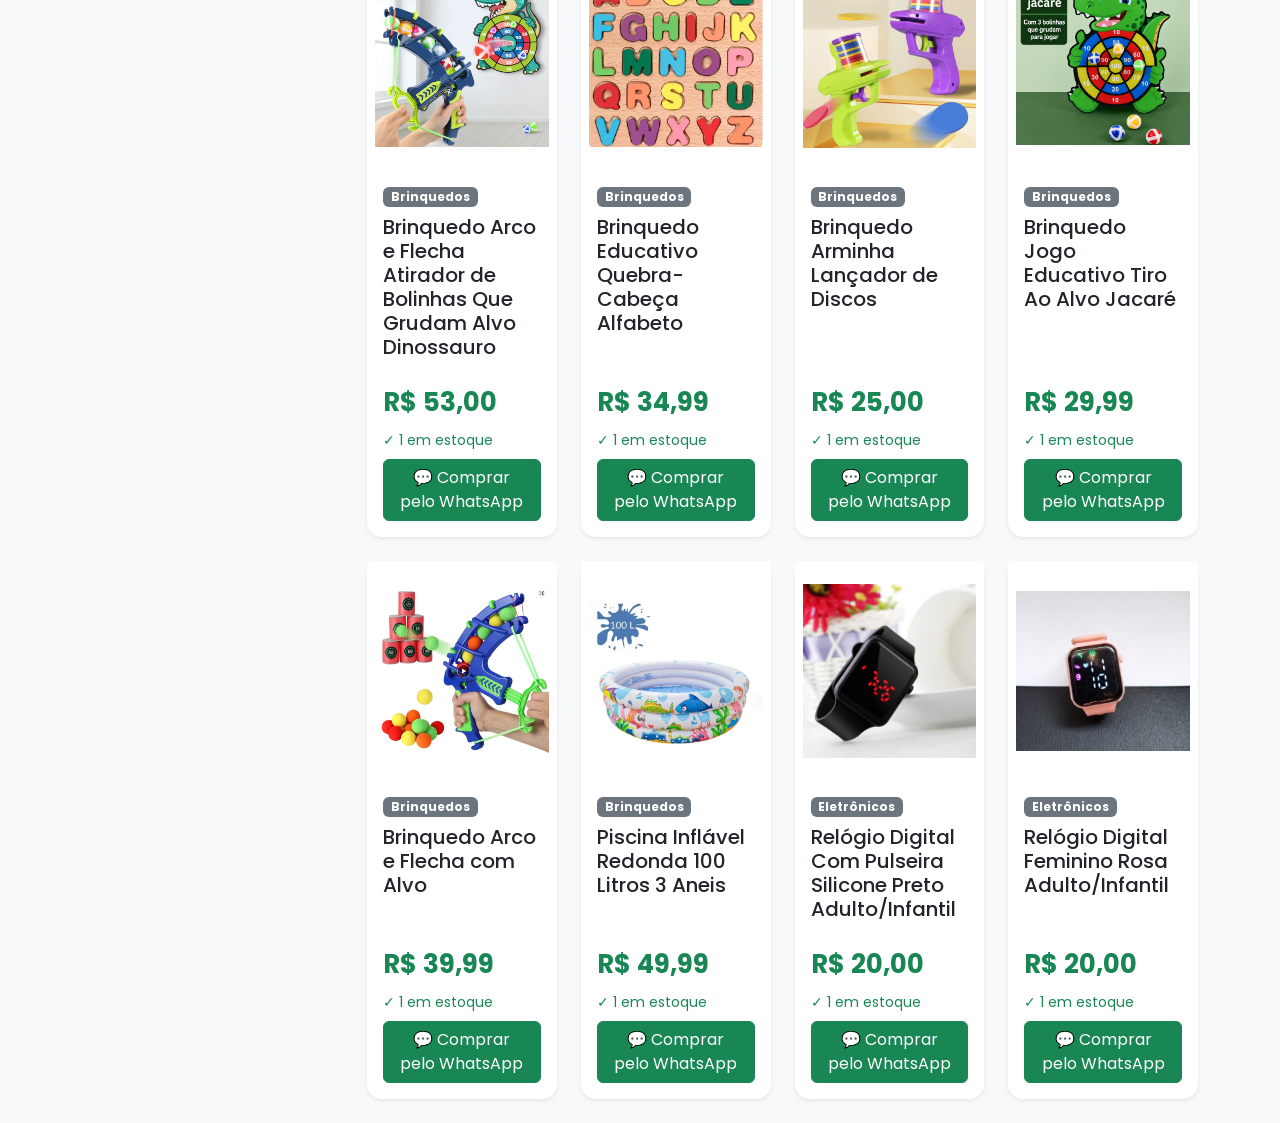
==== commit 79fa314e: "Alterações" ====
--- a/index.html
+++ b/index.html
@@ -1,4 +1,4 @@
-
+﻿
 <!DOCTYPE html>
 <html lang="pt-BR">
 
@@ -8,7 +8,7 @@
 
     <meta name="viewport" content="width=device-width, initial-scale=1">
 
-    <title>Catálogo</title>
+    <title>PMW Variedades</title>
 
     <link
         href="https://cdn.jsdelivr.net/npm/bootstrap@5.3.8/dist/css/bootstrap.min.css"
@@ -33,16 +33,12 @@
 
 
 <!-- ========================================================= -->
-<!-- CABEÇALHO -->
+<!-- CABEÃ‡ALHO -->
 <!-- ========================================================= -->
 
 <header class="bg-success text-white shadow-sm sticky-top">
 
     <div class="container py-4">
-
-        <h1 class="fw-bold text-center mb-2">
-            🛒 Catálogo
-        </h1>
 
         <p class="text-center mb-4">
             Entrega grátis em Taquaralto e Região
@@ -51,14 +47,21 @@
 
         <!-- PESQUISA -->
 
-        <input
-            class="form-control form-control-lg"
-            id="pesquisa"
-            type="text"
-            placeholder="🔍 Pesquisar produtos...">
-
-
-        <!-- BOTÃO CATEGORIAS - CELULAR -->
+        <div class="busca-com-logo">
+            <img
+                src="img/logo.png"
+                alt="Logomarca PMW Variedades"
+                class="logo-busca">
+
+            <input
+                class="form-control form-control-lg"
+                id="pesquisa"
+                type="text"
+                placeholder="Pesquisar produtos...">
+        </div>
+
+
+        <!-- BOTÃƒO CATEGORIAS - CELULAR -->
 
         <button
             class="btn btn-light mt-3 d-lg-none w-100"
@@ -66,7 +69,7 @@
             data-bs-toggle="offcanvas"
             data-bs-target="#menuCategorias">
 
-            ☰ Categorias
+            Categorias
 
         </button>
 
@@ -90,7 +93,7 @@
 
         <h5 class="offcanvas-title">
 
-            🏷️ Categorias
+            Categorias
 
         </h5>
 
@@ -117,7 +120,7 @@
 
 
 <!-- ========================================================= -->
-<!-- CONTEÚDO -->
+<!-- CONTEÃšDO -->
 <!-- ========================================================= -->
 
 <div class="container my-4">
@@ -142,7 +145,7 @@
 
                     <h5 class="fw-bold mb-3">
 
-                        🏷️ Categorias
+                        Categorias
 
                     </h5>
 
@@ -214,7 +217,7 @@
                 class="text-center py-5 d-none">
 
                 <div class="fs-1">
-                    🔍
+                    ðŸ”
                 </div>
 
                 <h5>
@@ -294,3 +297,5 @@
 </body>
 
 </html>
+
+
--- a/style.css
+++ b/style.css
@@ -44,12 +44,43 @@
     transform: translateY(-5px);
 }
 
-.produto-imagem {
-    width: 100%;
-    height: 250px;
-    object-fit: contain;
-    padding: 10px;
-    background: #fff;
+.produto-imagem{
+    width:100%;
+    height:220px;
+    object-fit:contain;
+    background:#fff;
+    padding:8px;
+}
+
+@media (max-width:768px){
+
+    .produto-imagem{
+        height:160px;
+    }
+
+}
+
+@media (max-width:768px){
+
+    .card-title{
+        font-size:.95rem;
+        margin-bottom:.25rem;
+    }
+
+    .card-text{
+        font-size:.78rem;
+        margin-bottom:.5rem;
+    }
+
+    .preco{
+        font-size:1.4rem;
+    }
+
+    .btn{
+        font-size:.8rem;
+        padding:.45rem;
+    }
+
 }
 
 .preco {
@@ -65,4 +96,23 @@
 
 .imagem-produto:hover{
     transform:scale(1.05);
-}+}
+.busca-com-logo{
+    display:flex;
+    align-items:center;
+    gap:12px;
+}
+
+.logo-busca{
+    width:64px;
+    height:64px;
+    object-fit:contain;
+    flex-shrink:0;
+}
+
+@media (max-width:576px){
+    .logo-busca{
+        width:52px;
+        height:52px;
+    }
+}
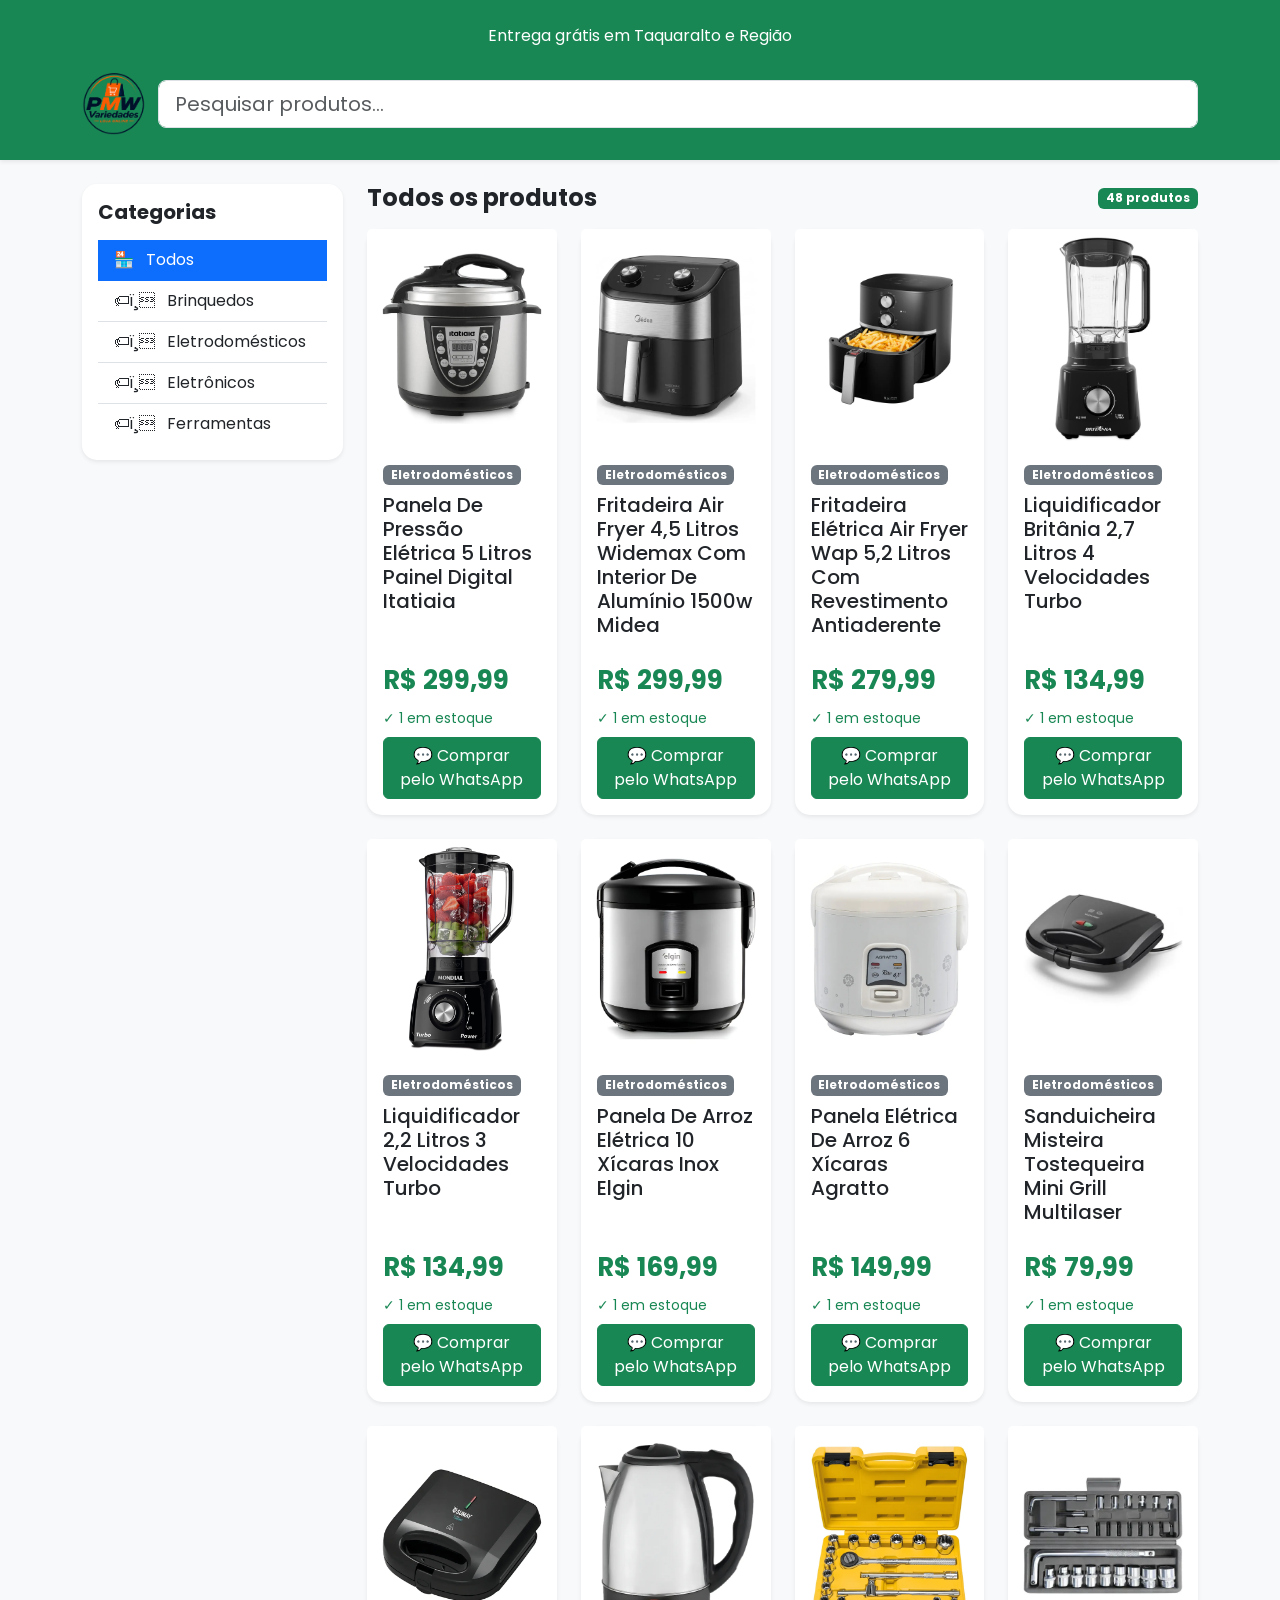
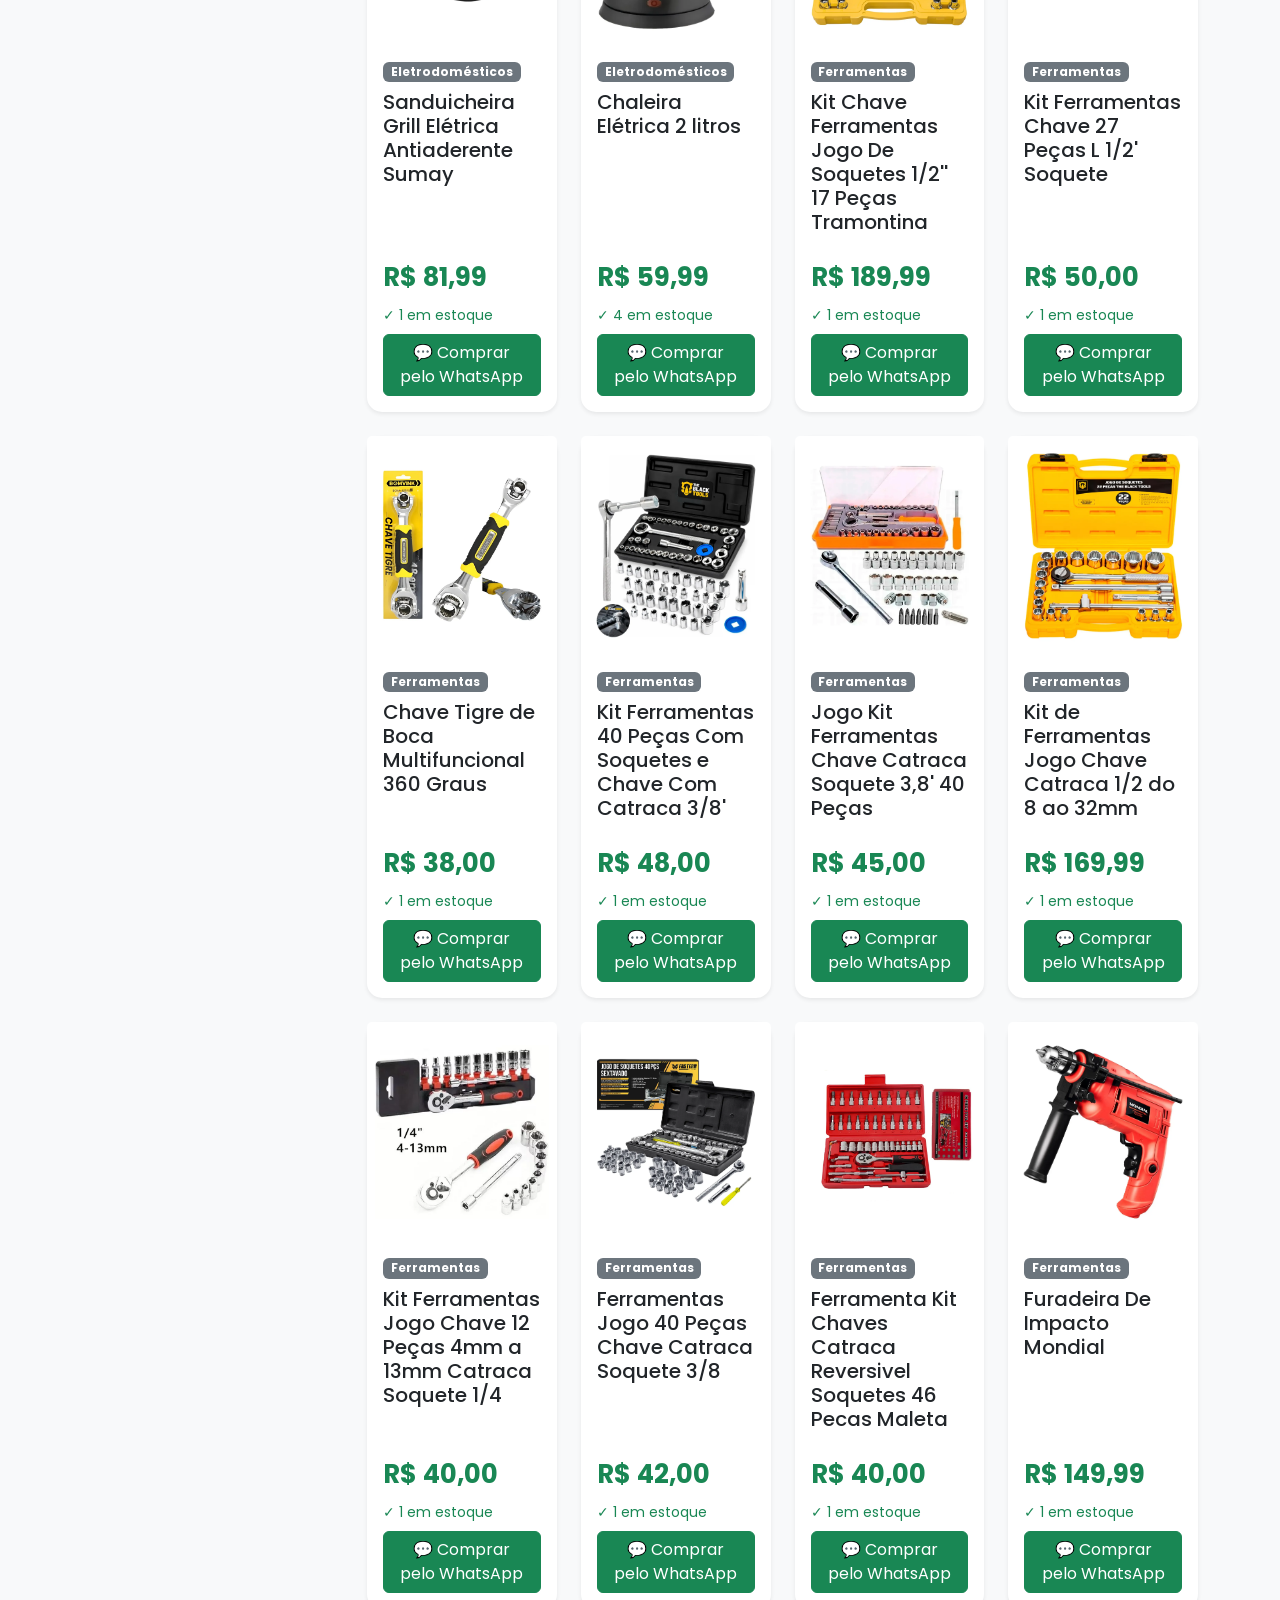
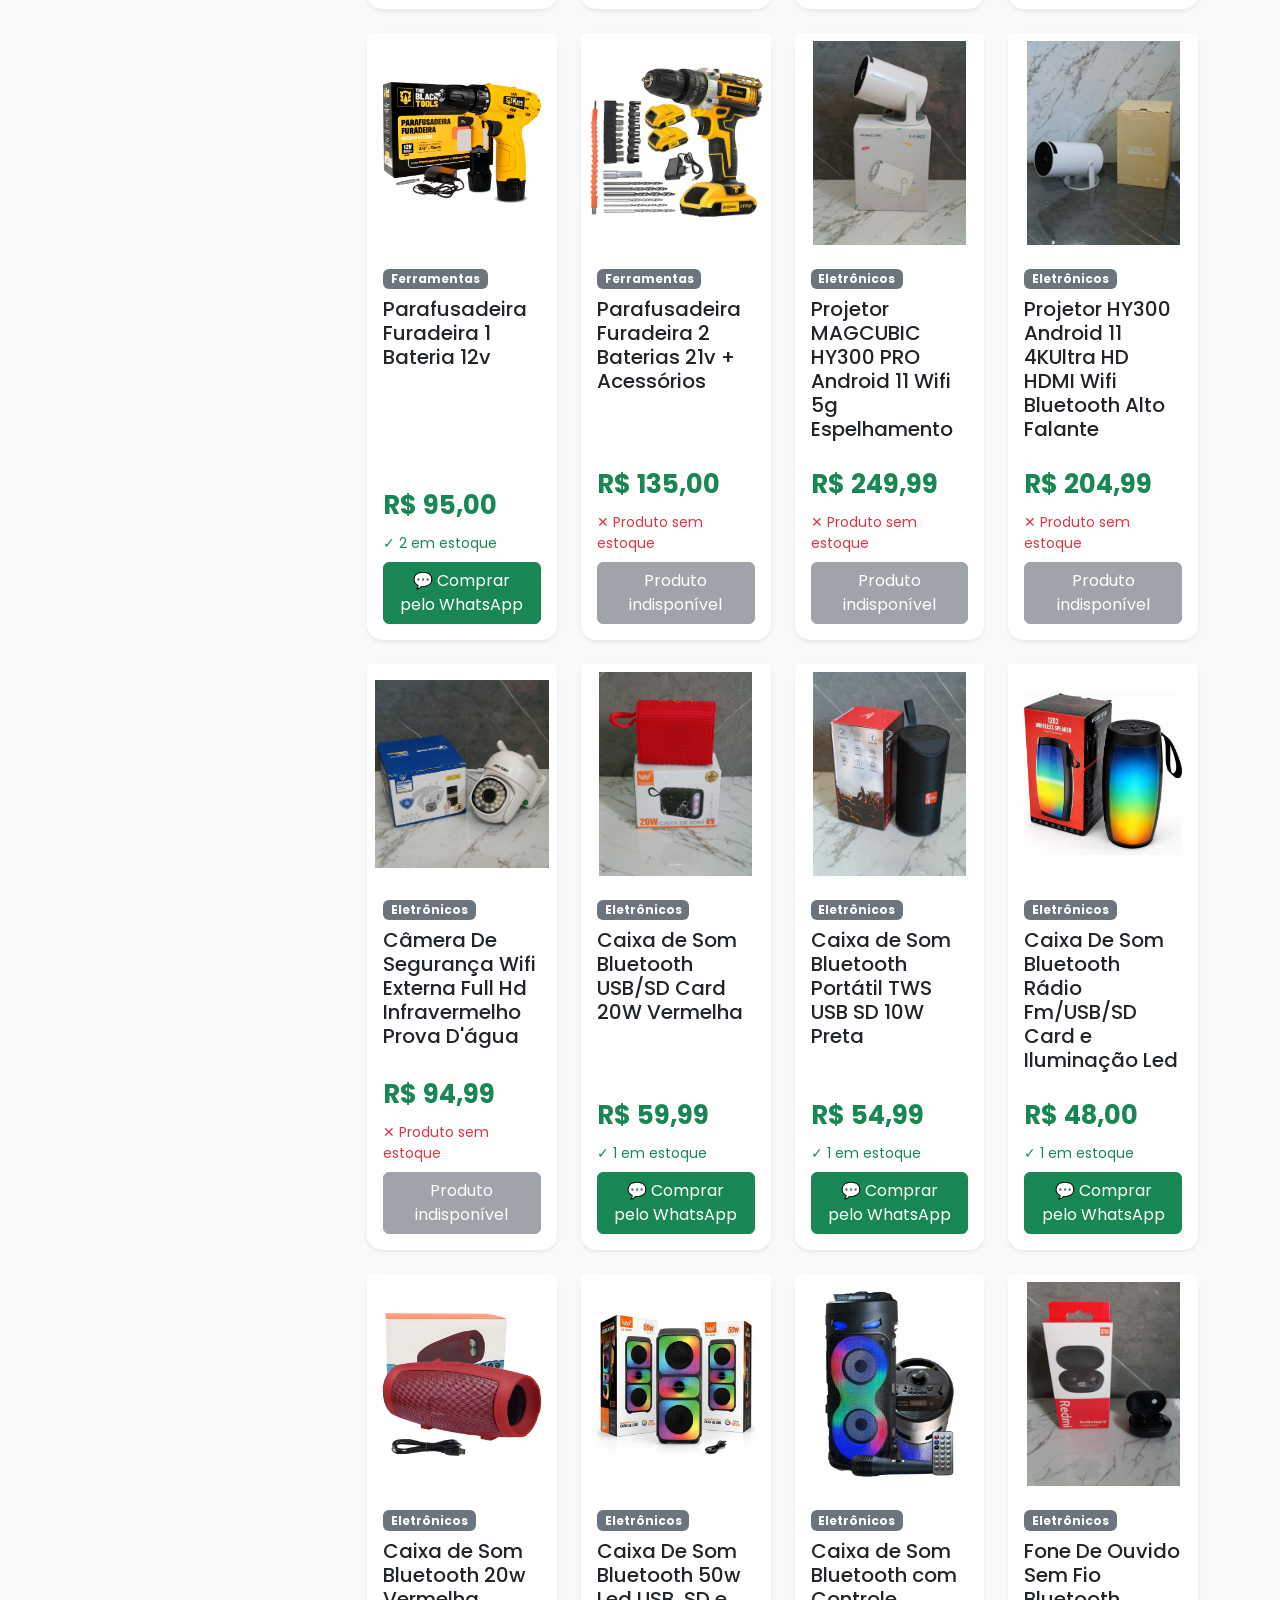
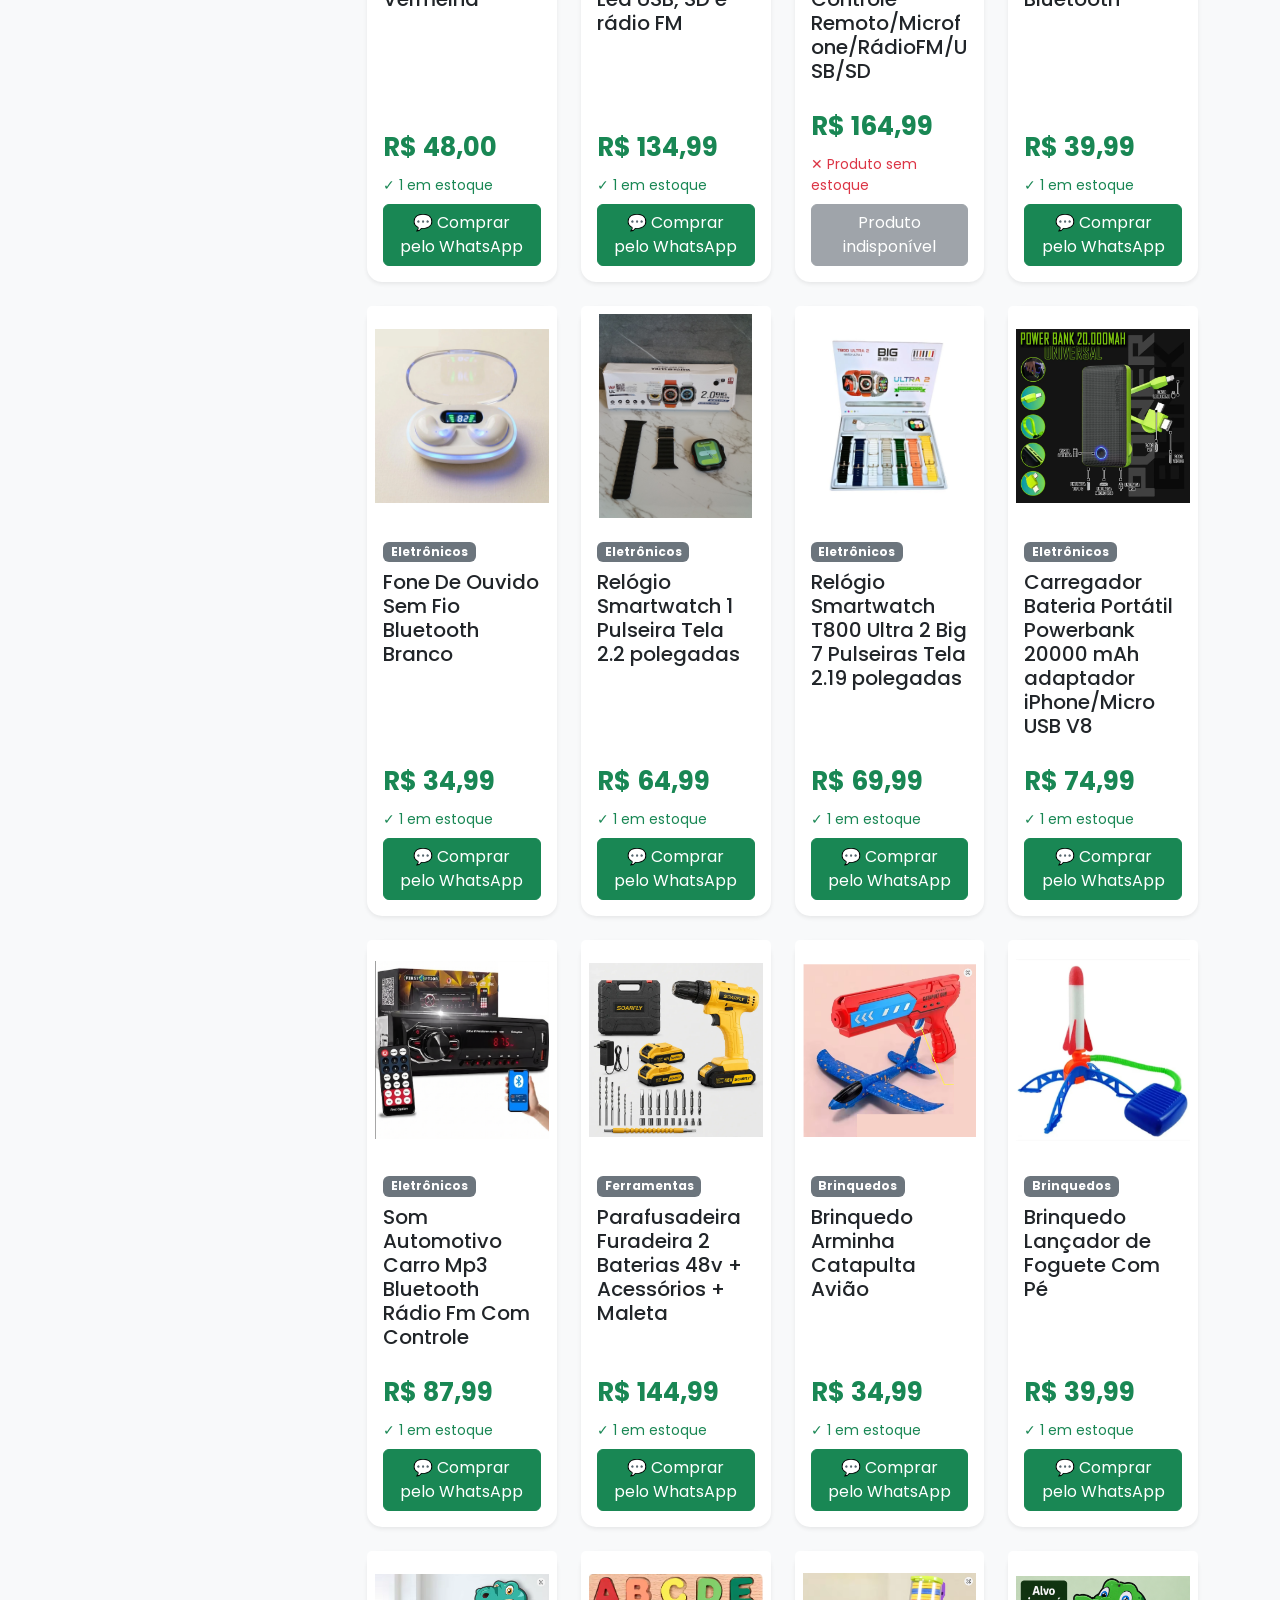
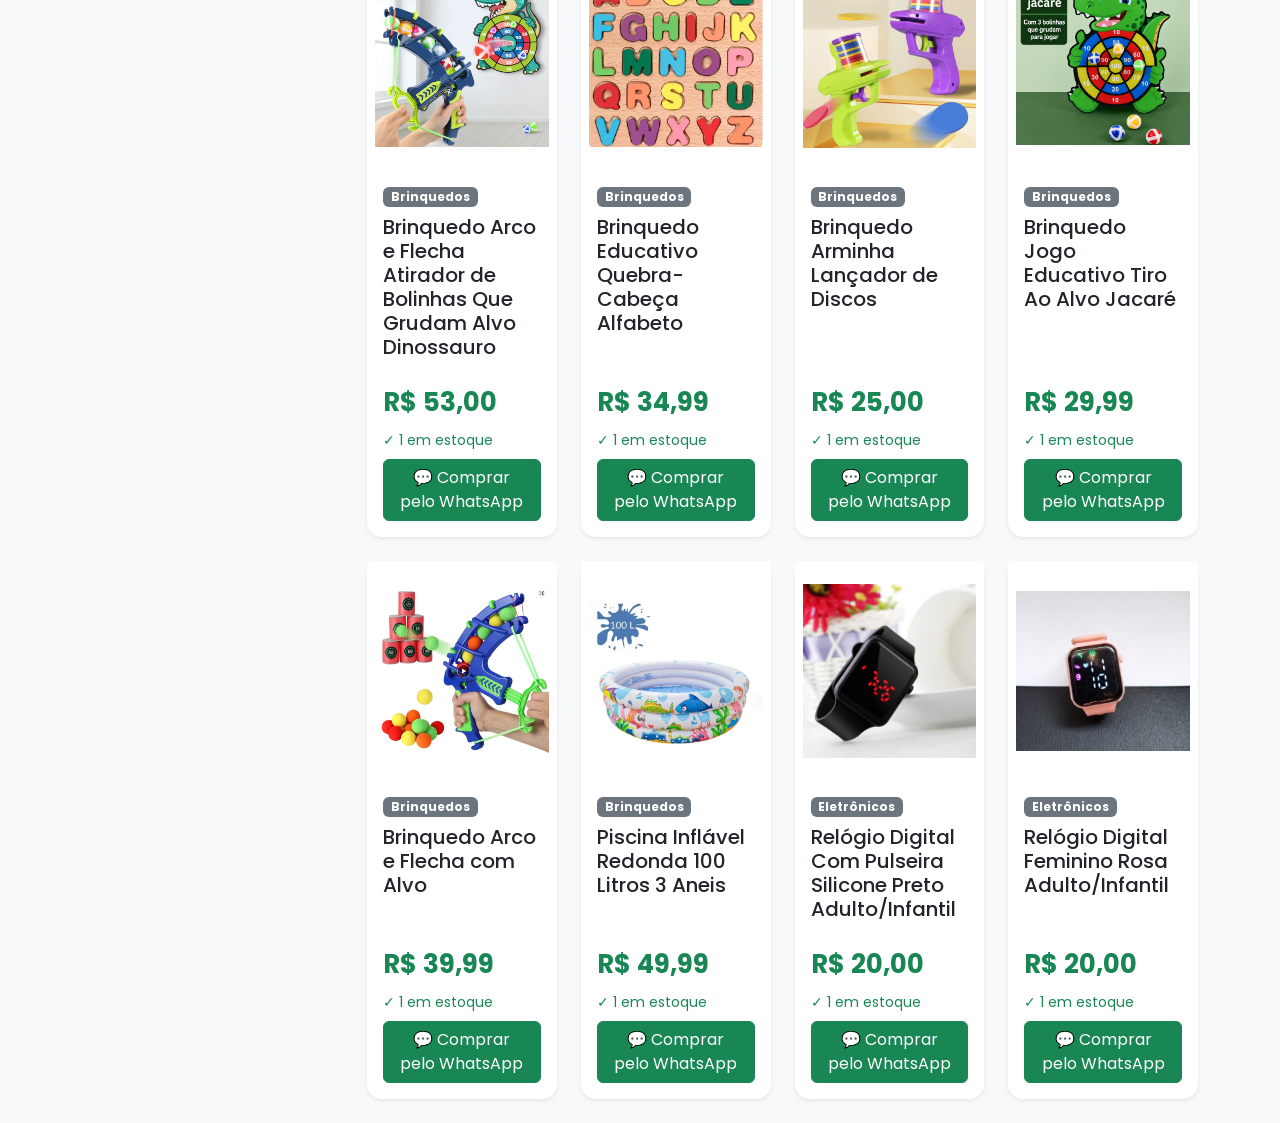
==== commit 594c1c7a: "alterações" ====
--- a/index.html
+++ b/index.html
@@ -33,7 +33,7 @@
 
 
 <!-- ========================================================= -->
-<!-- CABEÃ‡ALHO -->
+<!-- CABEÇALHO -->
 <!-- ========================================================= -->
 
 <header class="bg-success text-white shadow-sm sticky-top">
@@ -61,7 +61,7 @@
         </div>
 
 
-        <!-- BOTÃƒO CATEGORIAS - CELULAR -->
+        <!-- BOTÃO CATEGORIAS - CELULAR -->
 
         <button
             class="btn btn-light mt-3 d-lg-none w-100"
@@ -120,7 +120,7 @@
 
 
 <!-- ========================================================= -->
-<!-- CONTEÃšDO -->
+<!-- CONTEÚDO -->
 <!-- ========================================================= -->
 
 <div class="container my-4">
@@ -217,7 +217,7 @@
                 class="text-center py-5 d-none">
 
                 <div class="fs-1">
-                    ðŸ”
+                    🔍
                 </div>
 
                 <h5>
@@ -299,3 +299,4 @@
 </html>
 
 
+
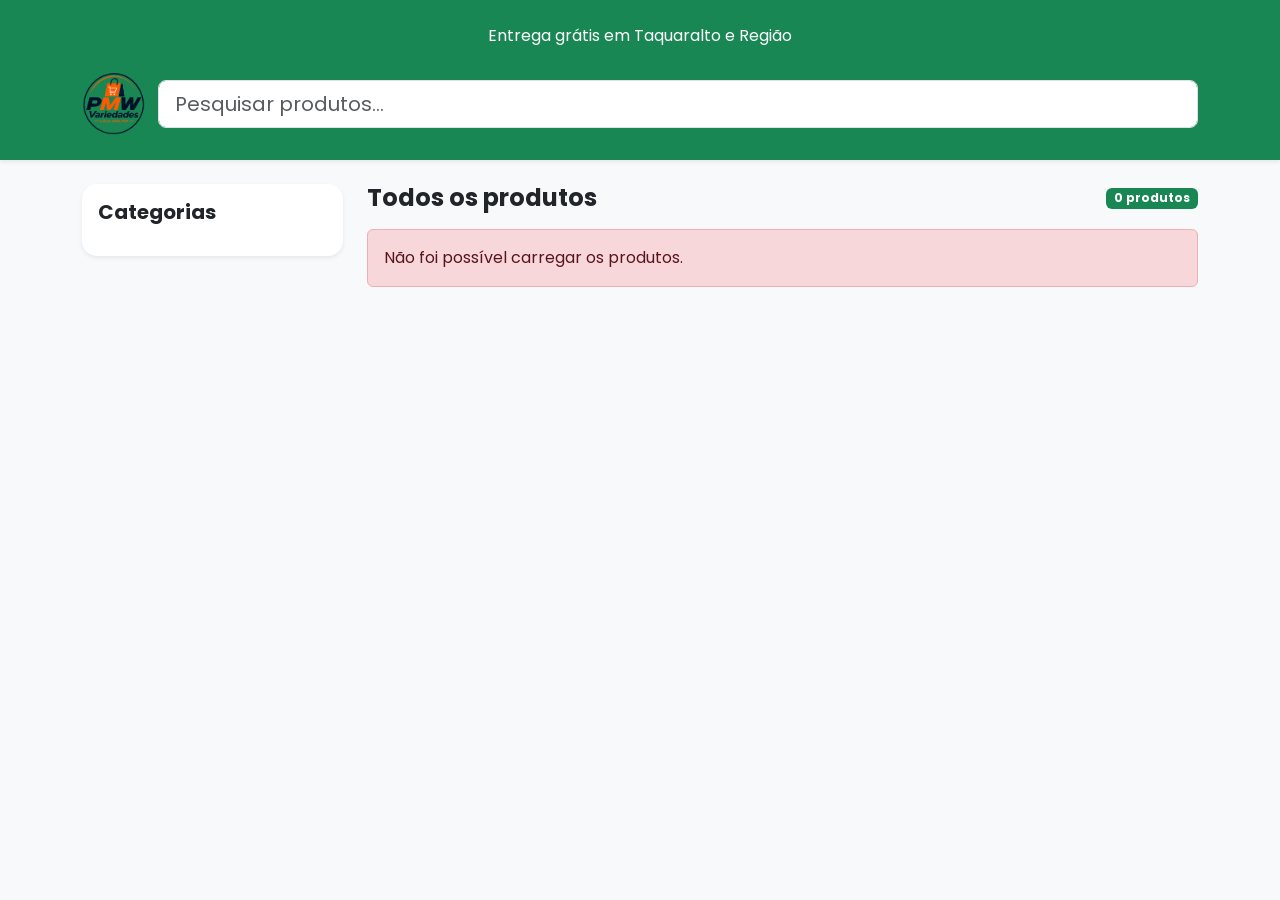
==== commit 06c95d4b: "Atualizações" ====
--- a/index.html
+++ b/index.html
@@ -25,6 +25,8 @@
     <link
         rel="stylesheet"
         href="style.css">
+
+    <link rel="icon" type="image/png" href="img/favicon.png">
 
 </head>
 
